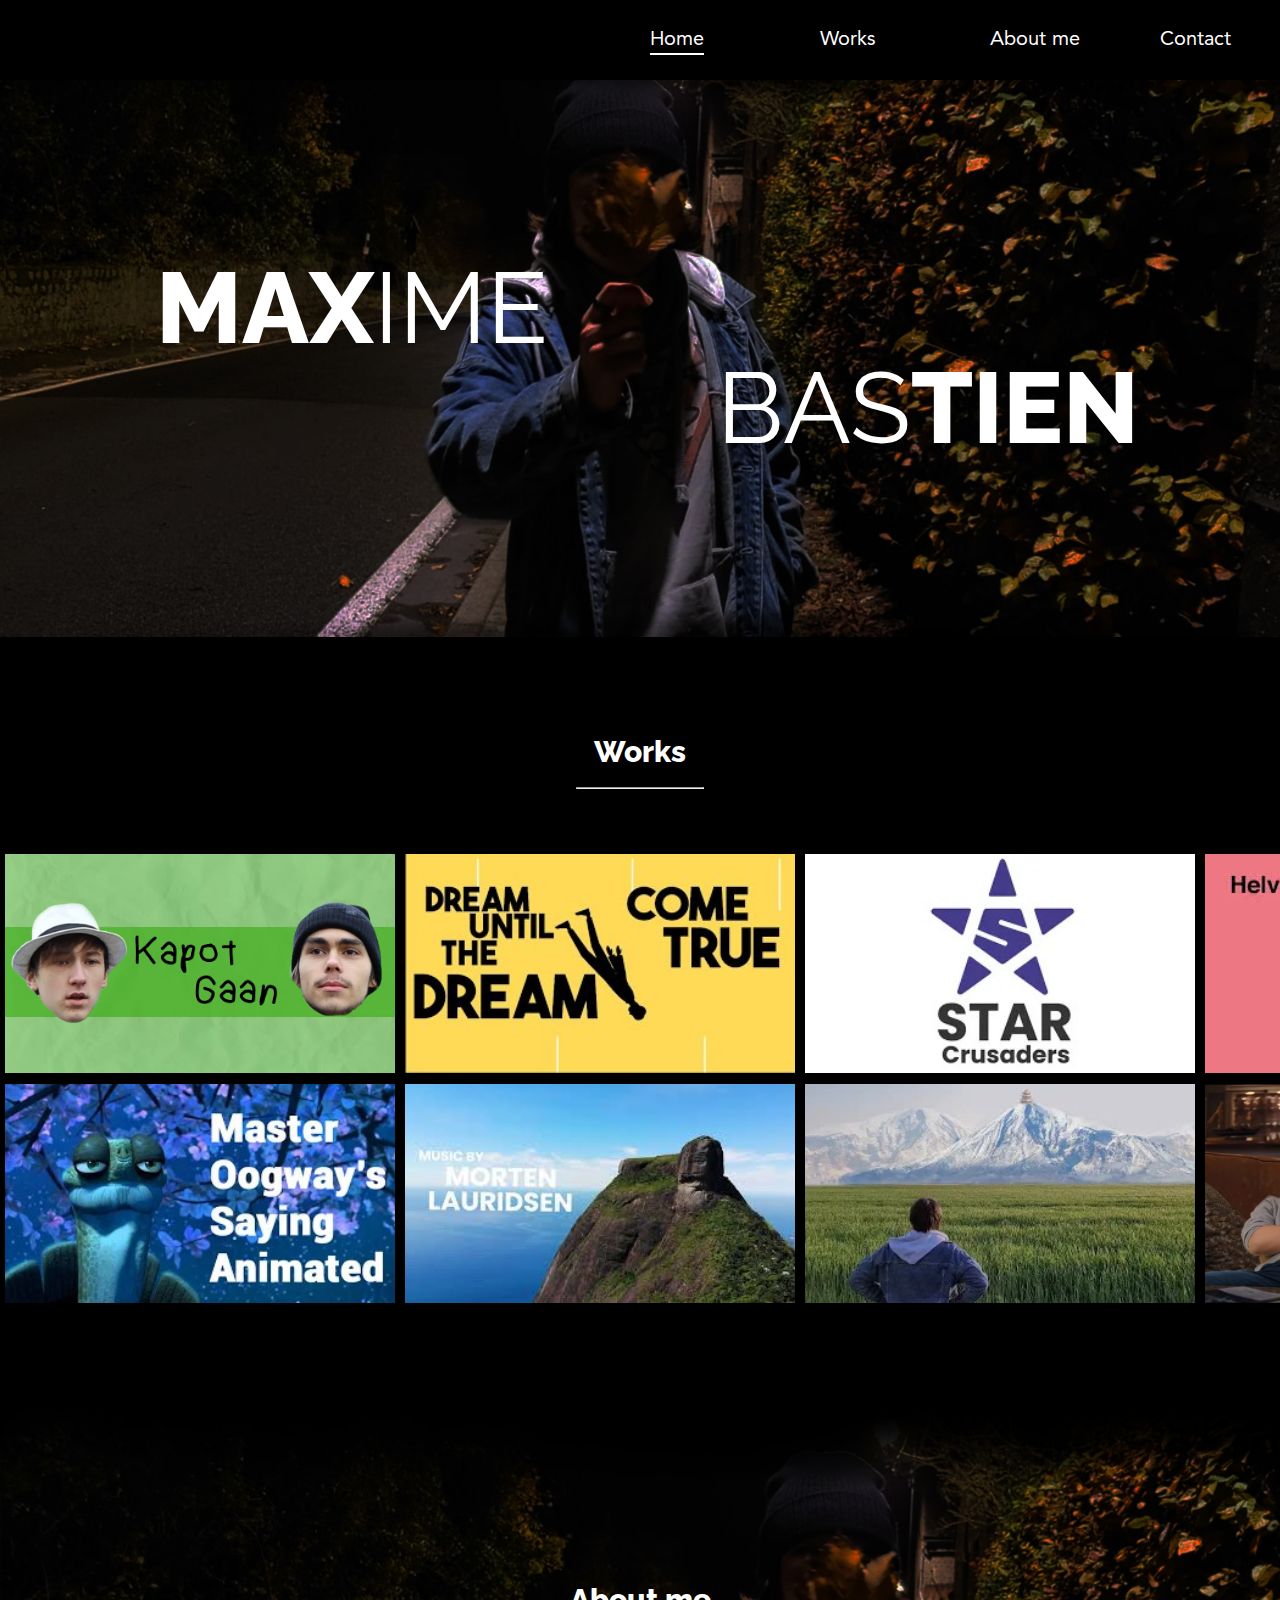
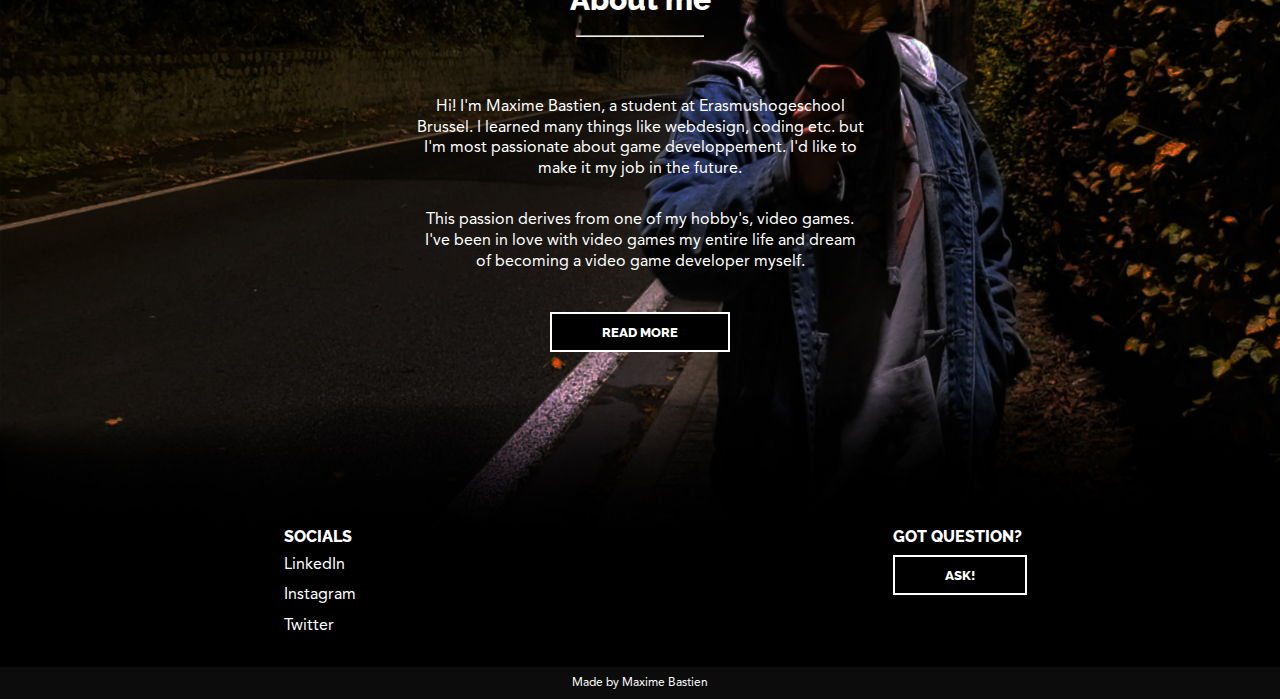
==== index.html @ 45319e7c "puzzle game added to works" ====
<!DOCTYPE html>
<html lang="en">

<head>
    <meta charset="UTF-8">
    <meta name="viewport" content="width=device-width, initial-scale=1.0">
    <meta name="author" content="Maxime Bastien">
    <meta name="description" content="Hi! I'm Maxime Bastien. Welcome to my website! 
    on here, you will be able to find more information about what i do and who i am.">
    <meta name="keywords" content="Maxime, Bastien, Maxime Bastien, Multimedia, 3D">
    <title>Maxime Bastien</title>
    <link rel="stylesheet" href="css/reset.css">
    <link rel="stylesheet" href="css/master.css">
    <link rel="stylesheet" href="css/style.css">
    <link rel="stylesheet" href="css/media.css">
</head>

<body>
    <div class="intro yellowIntro"></div>
    <div class="introOverlay"></div>
    <nav>
        <ul>
            <li><a href="#" class="active">Home</a></li>
            <li><a href="pages/works.html">Works</a></li>
            <li><a href="pages/about.html">About me</a></li>
            <li><a href="pages/contact.html">Contact</a></li>
        </ul>
    </nav>
    <header id="home-header">
        <img src="images/leaf_darkened-center-cropped.jpg" alt="Maxime Bastien">
        <div>
            <h1 id="voornaamTitel">Max<span>ime</span></h1>
            <h1 id="achternaamTitel"><span>Bas</span>tien</h1>
        </div>
    </header>
    <main>
        <article id="home-works">
            <h2 class="homeTitel">Works</h2>
            <hr>
            <div class="slider">
                <div class="slide-track">
                    <a href="https://www.youtube.com/watch?v=gMKZcTrZ3ys" class="slide" target="_blank">
                        <img src="images/kapot_gaan.jpg">
                    </a>
                    <a href="https://www.youtube.com/watch?v=NZ5Saq4sOlY" class="slide" target="_blank">
                        <img src="images/lyrical_kinetic_typography.jpg">
                    </a>
                    <a href="https://www.youtube.com/watch?v=SFrD1PeXmxw&t=1s" class="slide" target="_blank">
                        <img src="images/eindmontage.jpg">
                    </a>
                    <a href="https://www.youtube.com/watch?v=wNSqY8VxXw8" class="slide" target="_blank">
                        <img src="images/what_the_font.jpg">
                    </a>
                    <a href="https://www.youtube.com/watch?v=LFozexsNg8Y" class="slide" target="_blank">
                        <img src="images/star_crusaders_presentation.jpg">
                    </a>
                    <a href="https://www.youtube.com/watch?v=58zTGjM9kSk" class="slide" target="_blank">
                        <img src="images/aspect_ratio.jpg">
                    </a>

                    <a href="https://www.youtube.com/watch?v=gMKZcTrZ3ys" class="slide" target="_blank">
                        <img src="images/kapot_gaan.jpg">
                    </a>
                    <a href="https://www.youtube.com/watch?v=NZ5Saq4sOlY" class="slide" target="_blank">
                        <img src="images/lyrical_kinetic_typography.jpg">
                    </a>
                    <a href="https://www.youtube.com/watch?v=SFrD1PeXmxw&t=1s" class="slide" target="_blank">
                        <img src="images/eindmontage.jpg">
                    </a>
                    <a href="https://www.youtube.com/watch?v=wNSqY8VxXw8" class="slide" target="_blank">
                        <img src="images/what_the_font.jpg">
                    </a>
                    <a href="https://www.youtube.com/watch?v=LFozexsNg8Y" class="slide" target="_blank">
                        <img src="images/star_crusaders_presentation.jpg">
                    </a>
                    <a href="https://www.youtube.com/watch?v=58zTGjM9kSk" class="slide" target="_blank">
                        <img src="images/aspect_ratio.jpg">
                    </a>
                </div>
            </div>
            <div class="slider">
                <div class="slide-track-right">
                    <a href="https://www.youtube.com/watch?v=9pv2_5bDXC4" class="slide" target="_blank">
                        <img src="images/master_oogway_s_saying_animated.jpg">
                    </a>
                    <a href="https://www.youtube.com/watch?v=yHWcYWWsAxo" class="slide" target="_blank">
                        <img src="images/rio's_exploration.jpg">
                    </a>
                    <a href="https://www.youtube.com/watch?v=yDFYstCEyxM" class="slide" target="_blank">
                        <img src="images/matte_painting.jpg">
                    </a>
                    <a href="https://www.youtube.com/watch?v=Jz-y1nr4VCs" class="slide" target="_blank">
                        <img src="images/wolf_of_wallstreet.jpg">
                    </a>
                    <a href="https://www.youtube.com/watch?v=wNSqY8VxXw8" class="slide" target="_blank">
                        <img src="images/what_the_font.jpg">
                    </a>
                    <a href="https://www.youtube.com/watch?v=LFozexsNg8Y" class="slide" target="_blank">
                        <img src="images/star_crusaders_presentation.jpg">
                    </a>

                    <a href="https://www.youtube.com/watch?v=9pv2_5bDXC4" class="slide" target="_blank">
                        <img src="images/master_oogway_s_saying_animated.jpg">
                    </a>
                    <a href="https://www.youtube.com/watch?v=yHWcYWWsAxo" class="slide" target="_blank">
                        <img src="images/rio's_exploration.jpg">
                    </a>
                    <a href="https://www.youtube.com/watch?v=yDFYstCEyxM" class="slide" target="_blank">
                        <img src="images/matte_painting.jpg">
                    </a>
                    <a href="https://www.youtube.com/watch?v=Jz-y1nr4VCs" class="slide" target="_blank">
                        <img src="images/wolf_of_wallstreet.jpg">
                    </a>
                    <a href="https://www.youtube.com/watch?v=wNSqY8VxXw8" class="slide" target="_blank">
                        <img src="images/what_the_font.jpg">
                    </a>
                    <a href="https://www.youtube.com/watch?v=LFozexsNg8Y" class="slide" target="_blank">
                        <img src="images/star_crusaders_presentation.jpg">
                    </a>
                </div>
        </article>
        <article id="home-about">
            <img src="images/leaf_darkened-right.jpg" alt="Maxime Bastien">
            <div>
                <h2 class="homeTitel">About me</h2>
                <hr>
                <p>Hi! I'm Maxime Bastien, a student at Erasmushogeschool Brussel.
                    I learned many things like webdesign, coding etc. but I'm most passionate about game developpement.
                    I'd like to make it my job in the future. </p>
                <p>
                    This passion derives from one of my hobby's, video games.
                    I've been in love with video games my entire life and dream of becoming a video game developer
                    myself.
                </p>
                <div>
                    <a href="pages/about.html"><button>Read more</button></a>
                </div>
            </div>
        </article>
    </main>
    <footer>
        <section class="footer-content">
            <div class="socials">
                <h3>socials</h3>
                <p><a href="https://www.linkedin.com/in/maxime-bastien-729298236/" target="_blank">LinkedIn</a></p>
                <p><a href="https://www.instagram.com/maxime_.b/?hl=en" target="_blank">Instagram</a></p>
                <p><a href="https://twitter.com/Frozytime" target="_blank">Twitter</a></p>
            </div>
            <div class="question">
                <h3>Got question?</h3>
                <a href="pages/contact.html"><button>Ask!</button></a>
            </div>
        </section>
        <aside class="copyright">
            <h4>Made by Maxime Bastien</h4>
        </aside>
    </footer>
</body>

</html>
---- css/master.css ----
*{
    margin: 0;
    padding: 0;
    box-sizing: border-box;
}

a{
    text-decoration: none;
}

img{
    width: 100%;
}

@keyframes slideLeftOpacity {
    0%{
        opacity: 0;
        transform: translateX(-10%);
    }
    100%{
        opacity: 1;
        transform: translateX(0);
    }
}


@keyframes slideRightOpacity {
    0%{
        opacity: 0;
        transform: translateX(10%);
    }
    100%{
        opacity: 1;
        transform: translateX(0);
    }
}


@keyframes slideDownOpacity {
    0%{
        opacity: 0;
        transform: translateY(-10%);
    }
    100%{
        opacity: 1;
        transform: translateY(0);
    }
}
---- css/style.css ----
@font-face {
    font-family: Raleway;
    src: url(../fonts/Raleway-Regular.ttf);
}

@font-face {
    font-family: Raleway-ExtraBold;
    src: url(../fonts/Raleway-ExtraBold.ttf);
}

@font-face {
    font-family: Avenir;
    src: url(../fonts/Avenir-Roman.otf);
}

body {
    color: #FFFFFF;
    font-family: Raleway-ExtraBold;
    background-color: #000000;
}

nav {
    display: grid;
    grid-template-columns: 1fr 1fr;
    padding: 30px 10px;
}

nav ul {
    display: grid;
    grid-template-columns: repeat(4, 1fr);
    grid-gap: 80px;
    justify-self: right;
    margin-right: 20px;
    grid-column: 2/3;
}

nav ul li a {
    color: #FFFFFF;
    font-family: Avenir;
    font-size: 20px;
}

nav ul li a.active {
    text-decoration: underline 2px #FFFFFF;
    text-underline-offset: 8px;
}

p {
    font-family: Avenir;
    line-height: 1.3;
}

.footer-content {
    background-color: #000000;
    display: grid;
    grid-template-columns: 1fr 1fr;
    padding-bottom: 30px;
}

.footer-content div {
    justify-self: center;
}

.footer-content div h3 {
    text-transform: uppercase;
    margin-bottom: 10px;
}

.footer-content div p {
    font-family: Avenir;
    margin-top: 10px;
}

.footer-content div p a {
    color: #FFFFFF;
}

.footer-content div p a:hover {
    font-weight: bolder;
}

.copyright {
    background-color: #0C0C0C;
    text-align: center;
    font-family: Avenir;
    font-size: 12px;
    padding: 10px 0;
}

button {
    background-color: #000000;
    border: #FFFFFF 2px solid;
    color: #FFFFFF;
    padding: 10px 50px;
    font-family: Raleway-ExtraBold;
    text-transform: uppercase;
    cursor: pointer;
}

button:hover {
    background-color: #FFFFFF;
    border: #FFFFFF 2px solid;
    color: #000000;
}

header#home-header {
    display: grid;
    grid-template-rows: 100%;

}

header#home-header img {
    grid-row: 1/2;
    grid-column: 1/2;
    object-fit: cover;
}

header#home-header div {
    display: grid;
    width: 90%;
    margin: auto;
    grid-template-columns: 1fr 1fr;
    grid-template-rows: 1fr 1fr;
    grid-row: 1/2;
    grid-column: 1/2;
    justify-items: center;
}

header#home-header div h1:nth-child(1) {
    grid-column: 1/2;
}

header#home-header div h1:nth-child(2) {
    grid-column: 2/3;
    grid-row: 2/3;
}

header#home-header div #voornaamTitel{
    animation: slideLeftOpacity 0.6s ease-out 0s 1;
}

header#home-header div #achternaamTitel{
    animation: slideRightOpacity 0.6s ease-out 0s 1;
}

header h1 {
    text-transform: uppercase;
    color: #FFFFFF;
    font-size: 100px;
}

header h1 span {
    font-family: Raleway;
}

hr {
    width: 10%;
    margin-top: 20px;
}

#home-works hr, #home-about hr{
    margin: auto;
    margin-top: 20px;
    margin-bottom: 60px;
}

#home-works, #home-about{
    margin-top: 100px;
}

article h2 {
    text-align: center;
    font-size: 30px;
}

.slider {
    height: 230px;
    position: relative;
    display: grid;
    place-items: center;
    overflow: hidden;
}

.slide-track {
    display: flex;
    width: calc(400px * 12);
    animation: scroll 40s linear infinite;
}

.slide-track-right {
    display: flex;
    width: calc(400px * 12);
    animation: scroll-right 60s linear infinite;
}

@keyframes scroll {
    0% {
        transform: translateX(0);
    }

    100% {
        transform: translateX(calc(-400px * 6));
    }
}

@keyframes scroll-right {
    0% {
        transform: translateX(calc(-400px * 6));
    }

    100% {
        transform: translateX(0);
    }
}

.slide {
    height: 200px;
    width: 650px;
    display: flex;
    align-items: center;
    padding: 5px;
    transition: 0.5s;
}

.slide:hover {
    width: 690px;
    transition: 0.5s;
}

#home-about {
    display: grid;
}

#home-about div {
    grid-column: 1/2;
    grid-row: 1/2;
    align-self: center;
}

#home-about div p {
    text-align: center;
    width: 35%;
    margin: auto;
    margin-bottom: 30px;
}

#home-about div div {
    display: flex;
    justify-content: center;
}

#home-about div div button {
    margin-top: 10px;
}

#home-about img {
    grid-column: 1/2;
    grid-row: 1/2;
}

#works-container,
#contact-container,
#about-container {
    width: 90%;
    margin: auto;
    margin-top: 150px;
    margin-bottom: 150px;
}

#contact-container {
    display: grid;
    grid-template-columns: 2fr 1fr;
    grid-gap: 20px;
}

h1 {
    text-transform: uppercase;
    font-size: 120px;
}

#contact-container form {
    display: grid;
    grid-template-columns: 1fr 1fr;
    grid-template-rows: repeat(5, auto) auto 1fr;
    grid-column-gap: 20px;
}

#contact-container form label {
    margin-top: 30px;
    margin-bottom: 10px;
}

#contact-container form input,
form textarea {
    padding: 10px 5px 10px 5px;
    font-family: Avenir;
    font-size: 16px;
}

#contact-container form label:nth-child(5) {
    grid-row: 3/4;
}

#contact-container form input:nth-child(6) {
    grid-column: 1/3;
    grid-row: 4/5;
}

#contact-container form label:nth-child(7) {
    grid-row: 5/6;
}

#contact-container form input:nth-child(8) {
    grid-column: 1/3;
    grid-row: 6/7;
    padding-bottom: 200px;
    font-family: Avenir;
    font-size: 16px;
    resize: none;
}

#contact-container form button {
    grid-row: 7/8;
    margin-top: 20px;
    padding: 20px 0;
}

.popup .overlay, .work-popup .overlay {
    position: fixed;
    top: 0;
    left: 0;
    width: 100vw;
    height: 100vh;
    background-color: rgba(255, 255, 255, 0.5);
    z-index: 1;
    display: none;
}

.popup .popup-content, .work-popup .popup-content {
    position: fixed;
    top: 50%;
    left: 50%;
    transform: translate(-50%, -50%) scale(0);
    background-color: #000000;
    border: #FFFFFF 10px solid;
    width: 1125px;
    height: 550px;
    text-align: center;
    z-index: 2;
    padding: 20px;
    transition: all 300ms ease-in-out;
    text-transform: uppercase;
}

.popup .popup-content h2 {
    font-size: 60px;
    width: 60%;
    margin: auto;
    margin-top: 50px;
    margin-bottom: 50px;
}

.popup .popup-content h1 {
    font-size: 70px;
    margin-top: 80px;
    margin-bottom: 80px;
}

.popup .popup-content button {
    font-size: 24px;
    padding: 10px 80px;
}

.popup.active .overlay, .work-popup.active .overlay {
    display: block;
}

.popup.active .popup-content, .work-popup.active .popup-content {
    transition: all 300ms ease-in-out;
    transform: translate(-50%, -50%) scale(1);
}

#about-container {
    display: grid;
    grid-template-columns: 1fr 1fr;
    grid-gap: 150px;
}

#about-container section h1{
    margin-bottom: 50px;
}

#about-container section p {
    margin-bottom: 20px;
    font-size: 18px;
}

#about-container aside {
    display: grid;
    grid-template-columns: 7fr 2fr;
    grid-template-rows: repeat(3, 1fr);
    grid-gap: 30px;
    width: 80%;
    margin-left: auto;
}

#about-container aside img{
    height: 100%;
    object-fit: cover;
    box-shadow: #212121 2px 2px 30px;
    transition: 0.3s;
}

#about-container aside img:nth-child(1) {
    grid-column: 1/2;
    grid-row: 1/4;
}


#about-container aside img:nth-child(1):hover{
    transform: scale(1.02);
    transition: 0.3s;
    box-shadow: #4f4f4f 0px 0px 20px;
}

#about-container aside img:nth-child(2):hover,
#about-container aside img:nth-child(3):hover,
#about-container aside img:nth-child(4):hover{
    transform: scale(1.05);
    transition: 0.3s;
    box-shadow: #4f4f4f 0px 0px 20px;
}

#works-container #work-categories{
    display: grid;
    grid-template-columns: auto auto auto 1fr;
    grid-gap: 50px;
    margin-top: 50px;
    margin-bottom: 30px;
}

#works-container div h2{
    font-size: 30px;
    text-underline-offset: 10px;
    cursor: pointer;
    font-family: Raleway;
    transition: 0.2s;
}

#works-container div h2:nth-child(1){
    text-decoration: #ffffff underline 2px;
}

#works-container div h2:hover{
    font-weight: bolder;
    transition: 0.2s;
}

.works-category{
    display: grid;
    grid-template-columns: repeat(4, 1fr);
    grid-gap: 50px;
}

.works-category article{
    cursor: pointer;
    box-shadow: #080808 0px 0px 20px;
    background-color: #0a0a0a;
    transition: 0.2s;
}

.works-category article:hover{
    box-shadow: #4f4f4f 0px 0px 20px;
    transform: scale(1.02);
    transition: 0.2s;
}

.works-category article p{
    color: white;
    margin: 5px 10px;
    transition: 0.2s;
}

.works-category article:hover p{
    font-weight: bolder;
    transition: 0.2s;
}

#works-models-container, #works-games-container{
    display: none;
}

.work-popup{
    display: none;
    grid-column: 4/5;
    grid-row: 3/4;
}

.work-popup.active{
    display: block;
    transition: all 300ms ease-in-out;
}

.work-popup .popup-content{
    display: grid;
    grid-template-columns: 1fr 1fr;
    grid-template-rows: auto 1fr;
    grid-gap: 30px;
}

.work-popup .popup-content div{
    grid-row: 1/2;
    grid-column: 2/3;
    text-align: right;
    font-size: 30px;
    margin-right: 10px;
}

.work-popup .popup-content div p{
    cursor: pointer;
}

.work-popup .popup-content a{
    grid-row: 2/3;
    grid-column: 2/3;
    display: grid;
    grid-template-columns: 1fr;
    grid-template-rows: 1fr;
}

.work-popup .popup-content a img:nth-child(1){
    grid-column: 1/2;
    grid-area: 1/2;
    margin-top: 50px;
}

.work-popup .popup-content a img:nth-child(2){
    grid-column: 1/2;
    grid-area: 1/2;
    justify-self: center;
    align-self: center;
    width: 25%;
    transition: 0.4s;
}

.work-popup .popup-content a img:nth-child(2):hover{
    transform: scale(1.05);
    transition: 0.4s;
}

.work-popup .popup-content .work-content-info{
    grid-column: 1/2;
    grid-row: 2/3;
    text-align: left;
    align-self: center;
}

.work-popup .popup-content .work-content-info h1{
    font-size: 52px;
    margin-bottom: 20px;
}

.work-popup .popup-content .work-content-info h3{
    font-family: Avenir;
}

.work-popup .popup-content iframe, .work-popup .popup-content .sketchfab-embed-wrapper{
    grid-row: 2/3;
    box-shadow: #080808 0px 0px 20px;
    transition: 0.2s;
    align-self: center;
}

.work-popup .popup-content iframe:hover, .work-popup .popup-content .sketchfab-embed-wrapper:hover{
    box-shadow: #4f4f4f 0px 0px 20px;
    transition: 0.2s;
}

.work-popup .popup-content .sketchfab-embed-wrapper{
    width: 100%;
    height: 350px;
}

.work-popup .popup-content .sketchfab-embed-wrapper iframe{
    width: 100%;
    height: 100%;
}

@keyframes introTransition {
    0%{
        opacity: 1;
        transform: translate(-50%, -400%);
    }
    35%{
        border-width: 200px;
        transform: translate(-50%, -50%);
    }
    100%{
        opacity: 1;
        transform: scale(2500%);
        border-width: 50px;
    }
}

.yellowIntro{
    border-color: rgb(214, 153, 21);
}

.redIntro{
    border-color: rgb(230, 35, 35);
}

.blueIntro{
    border-color: rgb(35, 64, 230);
}

.greenIntro{
    border-color: rgb(35, 230, 77);
}

.intro{
    opacity: 0;
    position: fixed;
    z-index: 100;
    top: 50%;
    left: 50%;
    transform: translate(-50%, -50%);
    width: 200px;
    height: 200px;
    background-color: none;
    border-width: 100px;
    border-style: solid;
    border-radius: 50%;
    animation: introTransition 1.5s ease-out;
}

@keyframes introOverlayTransition {
    0%{
        opacity: 1;
        transform: scale(100%);
    }
    95%{
        opacity: 1;
        transform: scale(100%);
    }
    100%{
        opacity: 1;
        transform: scale(0);
    }
}

.introOverlay{
    transform: scale(0);
    position: fixed;
    z-index: 99;
    background-color: #212121;
    width: 100vw;
    height: 100vh;
    animation: introOverlayTransition 1s ease-out 0s;
}
---- css/media.css ----
@media only screen and (max-width: 1780px) {
    #contact-container div h1, 
    #about-container section h1{
        text-transform: uppercase;
        font-size: 90px;
    }
    
    #about-container aside {
        width: 100%;
        margin-left: auto;
    }
}
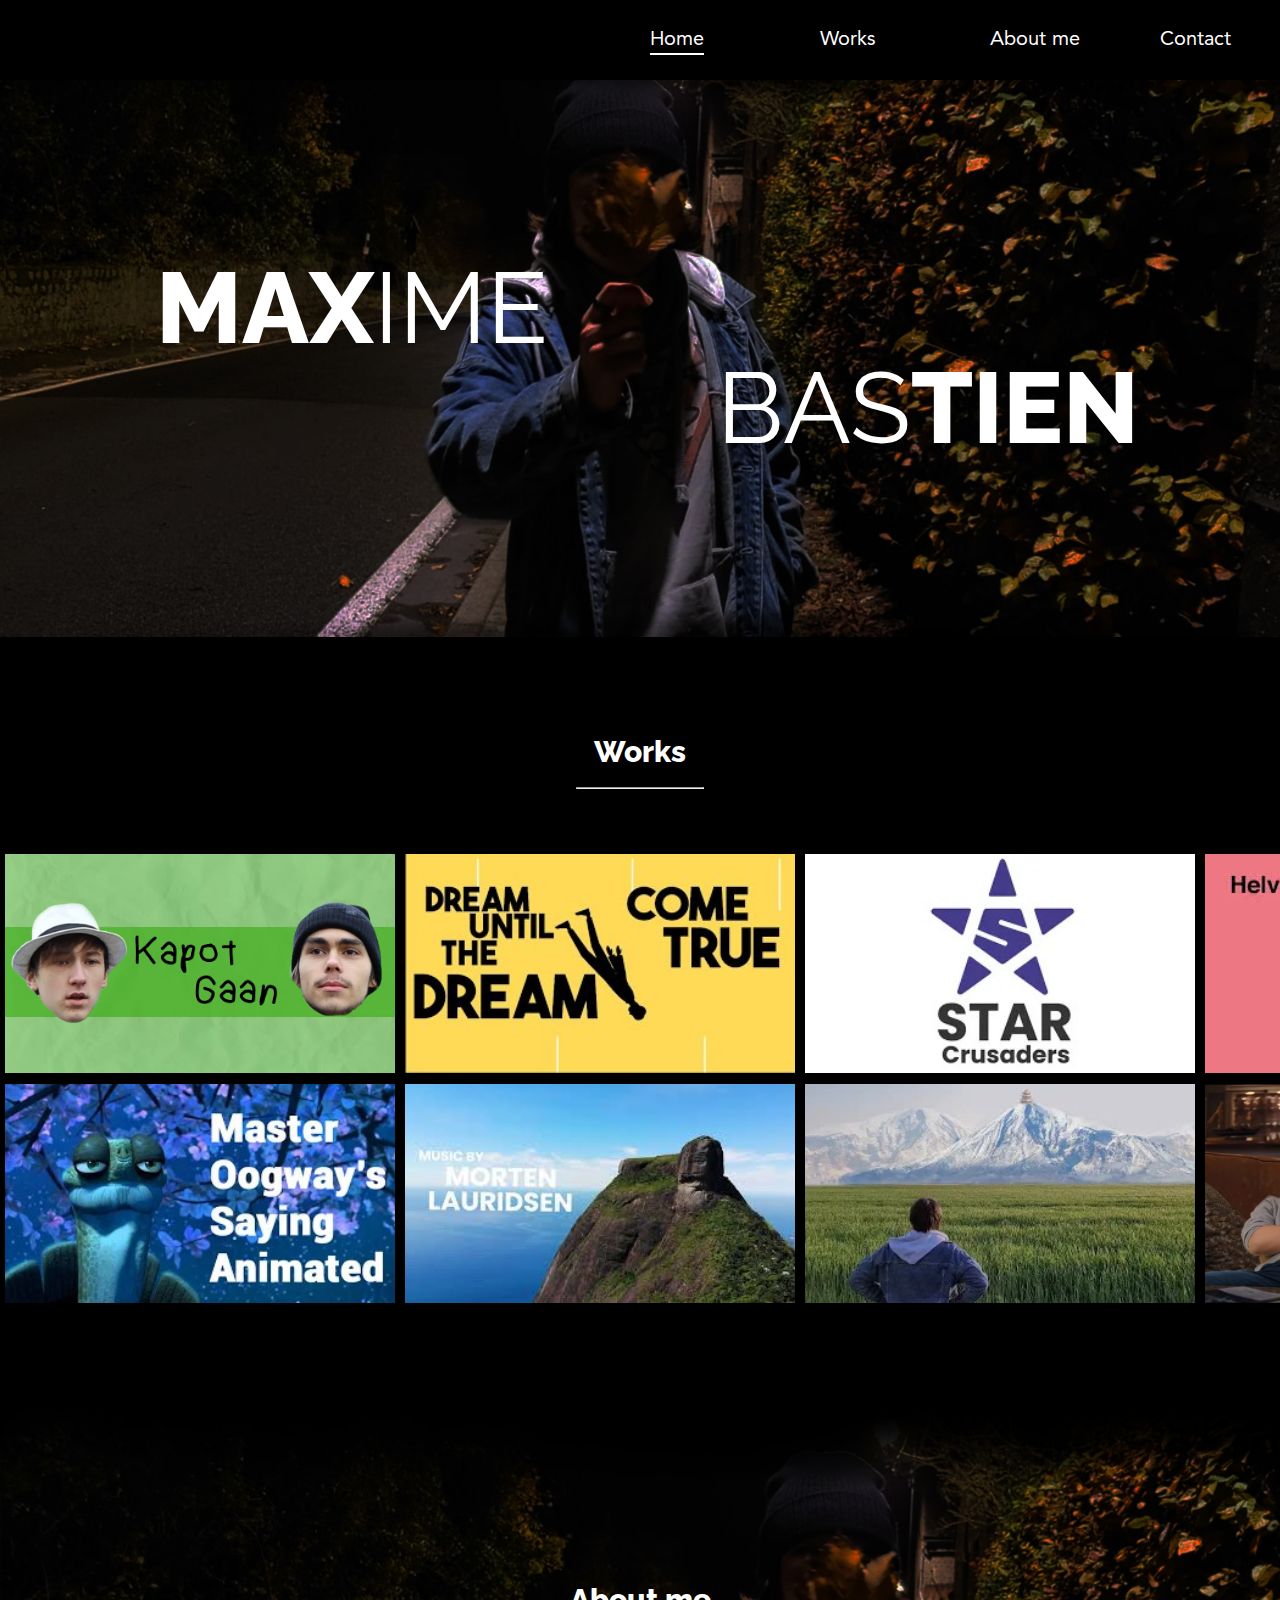
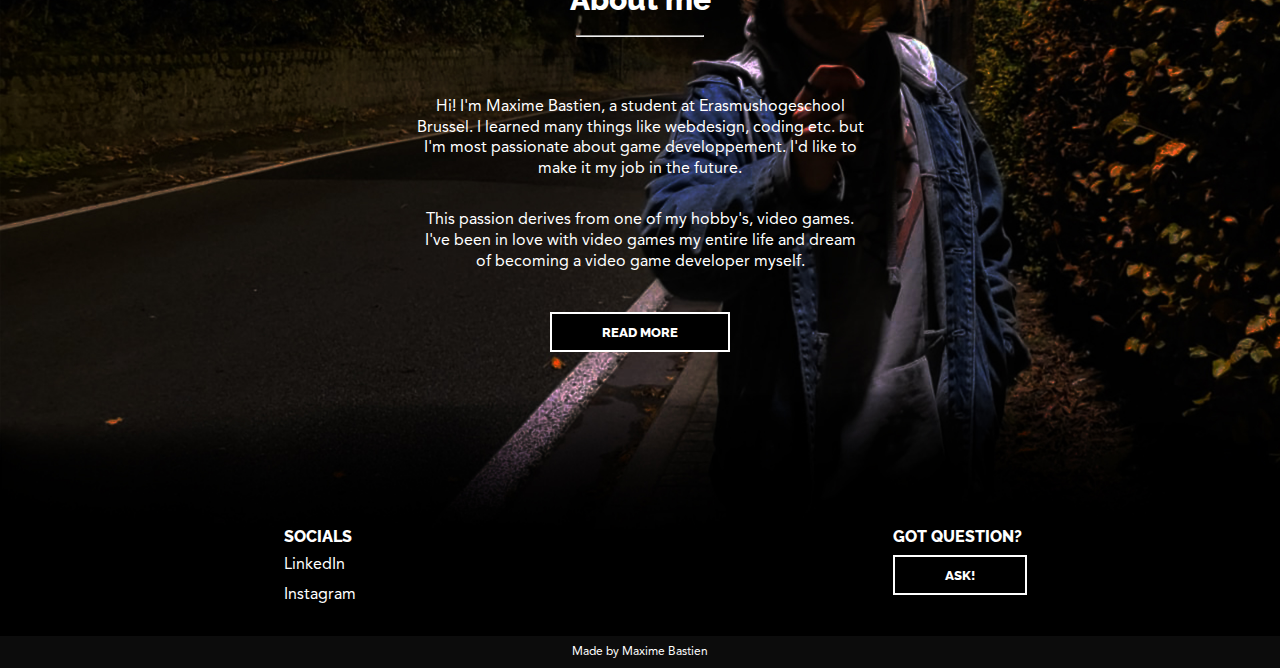
==== commit f8fa94fd: "twitter taken out of footer" ====
--- a/index.html
+++ b/index.html
@@ -13,6 +13,7 @@
     <link rel="stylesheet" href="css/master.css">
     <link rel="stylesheet" href="css/style.css">
     <link rel="stylesheet" href="css/media.css">
+    <link rel="icon" type="image/x-icon" href="./images/tab_icon.png">
 </head>
 
 <body>
@@ -144,7 +145,6 @@
                 <h3>socials</h3>
                 <p><a href="https://www.linkedin.com/in/maxime-bastien-729298236/" target="_blank">LinkedIn</a></p>
                 <p><a href="https://www.instagram.com/maxime_.b/?hl=en" target="_blank">Instagram</a></p>
-                <p><a href="https://twitter.com/Frozytime" target="_blank">Twitter</a></p>
             </div>
             <div class="question">
                 <h3>Got question?</h3>
--- a/css/style.css
+++ b/css/style.css
@@ -263,7 +263,7 @@
 #about-container {
     width: 90%;
     margin: auto;
-    margin-top: 150px;
+    margin-top: 100px;
     margin-bottom: 150px;
 }
 
@@ -286,7 +286,6 @@
 }
 
 #contact-container form label {
-    margin-top: 30px;
     margin-bottom: 10px;
 }
 
@@ -295,6 +294,7 @@
     padding: 10px 5px 10px 5px;
     font-family: Avenir;
     font-size: 16px;
+    margin-bottom: 30px;
 }
 
 #contact-container form label:nth-child(5) {
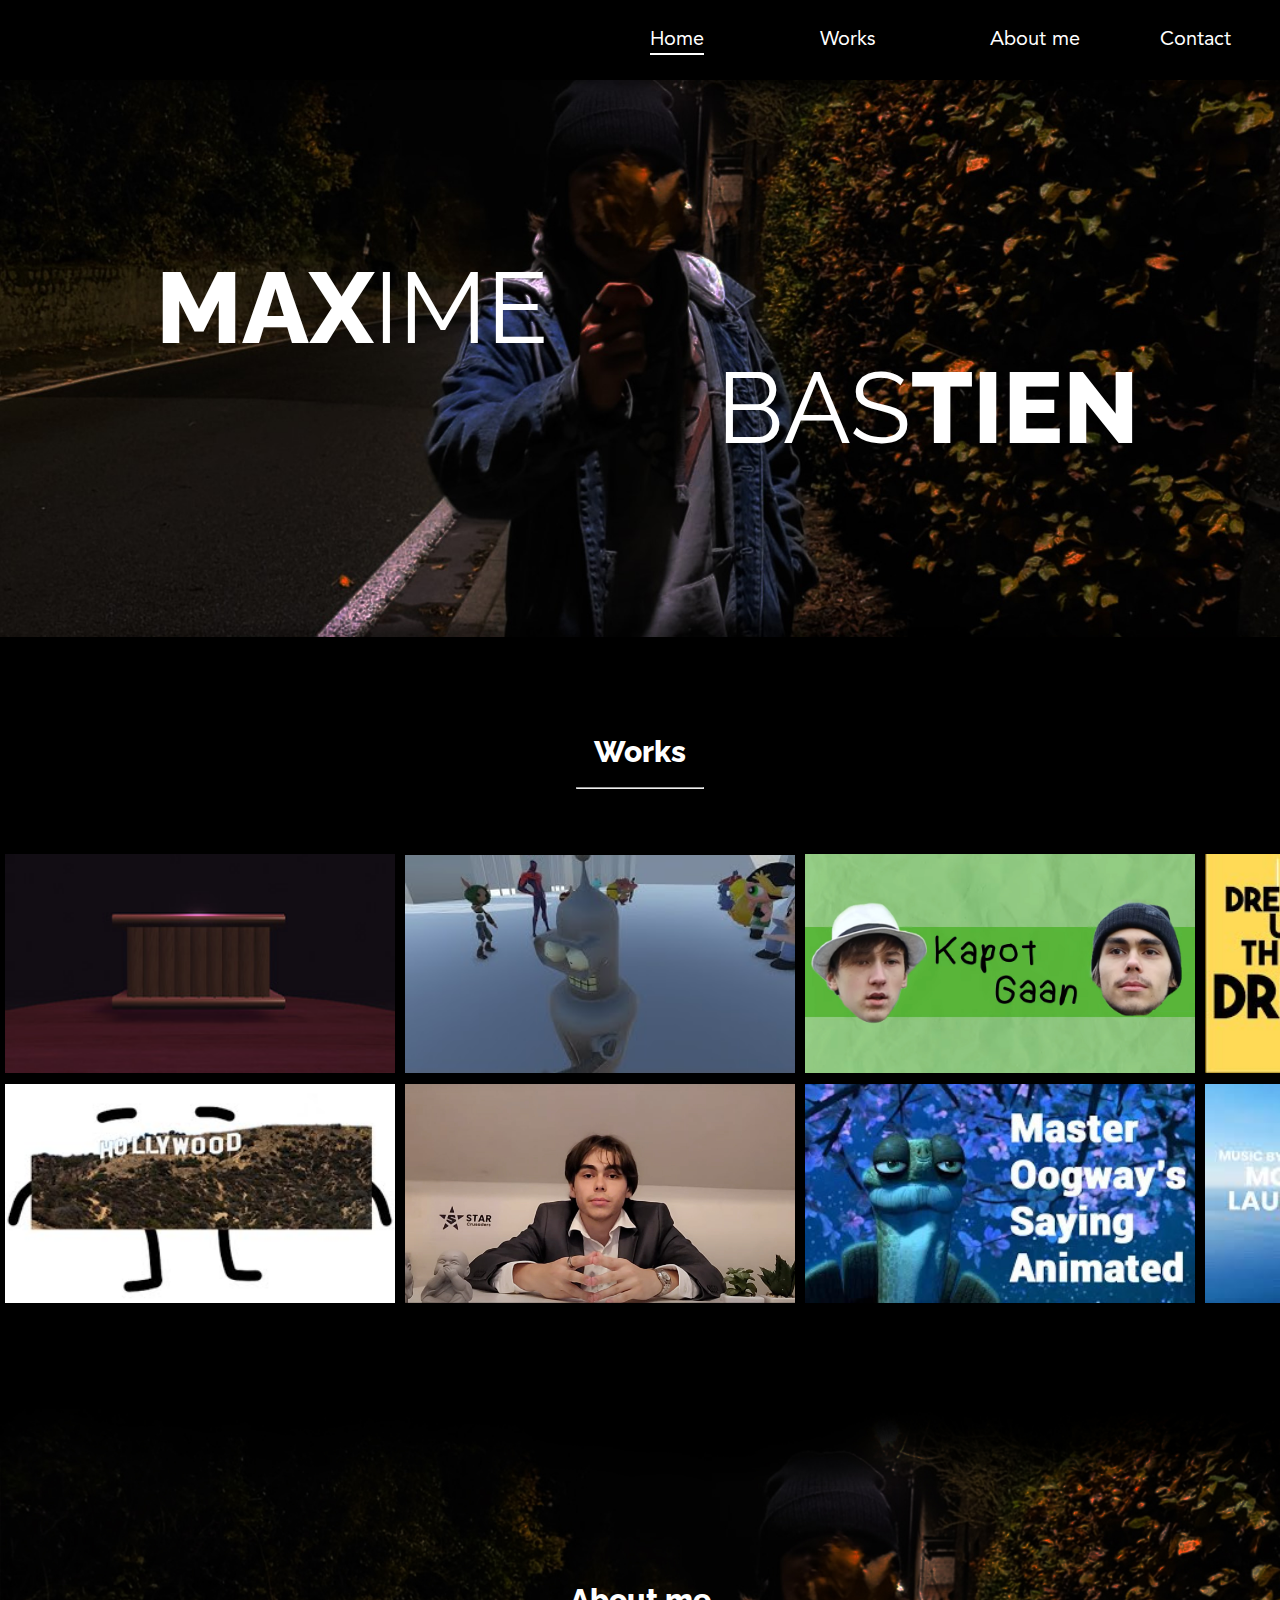
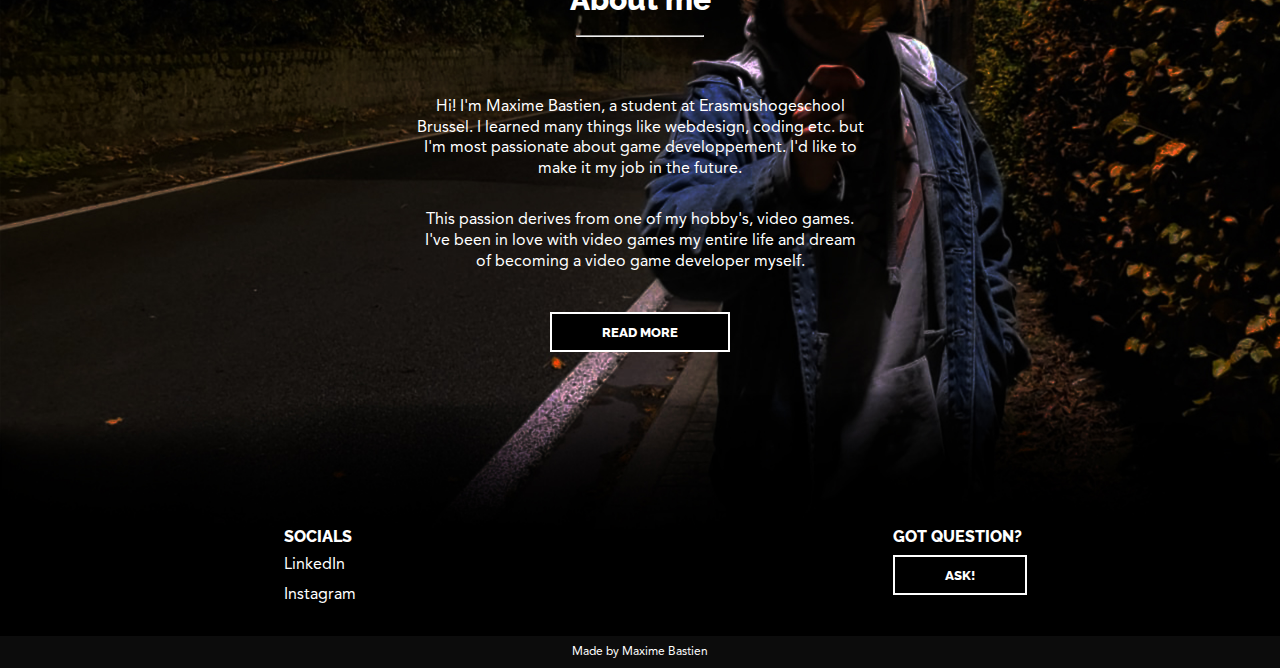
==== commit 17e4acdc: "bullet points of hard skills on about page, home slider updated with new content, works game contain" ====
--- a/index.html
+++ b/index.html
@@ -40,7 +40,13 @@
             <hr>
             <div class="slider">
                 <div class="slide-track">
-                    <a href="https://www.youtube.com/watch?v=gMKZcTrZ3ys" class="slide" target="_blank">
+                    <a href="https://maximebastien.itch.io/box-puzzle-game" class="slide" target="_blank">
+                        <img src="images//box_puzzle_game.jpg">
+                    </a>
+                    <a href="https://www.youtube.com/embed/t3bfoSoH-4E?si=NUpZnsq6cANWvgWw" class="slide" target="_blank">
+                        <img src="images/museum_fight.jpg">
+                    </a>
+                    <a href="https://www.youtube.com/embed/gMKZcTrZ3ys" class="slide" target="_blank">
                         <img src="images/kapot_gaan.jpg">
                     </a>
                     <a href="https://www.youtube.com/watch?v=NZ5Saq4sOlY" class="slide" target="_blank">
@@ -52,14 +58,14 @@
                     <a href="https://www.youtube.com/watch?v=wNSqY8VxXw8" class="slide" target="_blank">
                         <img src="images/what_the_font.jpg">
                     </a>
-                    <a href="https://www.youtube.com/watch?v=LFozexsNg8Y" class="slide" target="_blank">
-                        <img src="images/star_crusaders_presentation.jpg">
+
+                    <a href="https://maximebastien.itch.io/box-puzzle-game" class="slide" target="_blank">
+                        <img src="images//box_puzzle_game.jpg">
                     </a>
-                    <a href="https://www.youtube.com/watch?v=58zTGjM9kSk" class="slide" target="_blank">
-                        <img src="images/aspect_ratio.jpg">
+                    <a href="https://www.youtube.com/embed/t3bfoSoH-4E?si=NUpZnsq6cANWvgWw" class="slide" target="_blank">
+                        <img src="images/museum_fight.jpg">
                     </a>
-
-                    <a href="https://www.youtube.com/watch?v=gMKZcTrZ3ys" class="slide" target="_blank">
+                    <a href="https://www.youtube.com/embed/gMKZcTrZ3ys" class="slide" target="_blank">
                         <img src="images/kapot_gaan.jpg">
                     </a>
                     <a href="https://www.youtube.com/watch?v=NZ5Saq4sOlY" class="slide" target="_blank">
@@ -71,16 +77,16 @@
                     <a href="https://www.youtube.com/watch?v=wNSqY8VxXw8" class="slide" target="_blank">
                         <img src="images/what_the_font.jpg">
                     </a>
-                    <a href="https://www.youtube.com/watch?v=LFozexsNg8Y" class="slide" target="_blank">
-                        <img src="images/star_crusaders_presentation.jpg">
-                    </a>
-                    <a href="https://www.youtube.com/watch?v=58zTGjM9kSk" class="slide" target="_blank">
-                        <img src="images/aspect_ratio.jpg">
-                    </a>
                 </div>
             </div>
             <div class="slider">
                 <div class="slide-track-right">
+                    <a href="https://www.youtube.com/watch?v=58zTGjM9kSk" class="slide" target="_blank">
+                        <img src="images/aspect_ratio.jpg">
+                    </a>
+                    <a href="https://www.youtube.com/watch?v=LFozexsNg8Y" class="slide" target="_blank">
+                        <img src="images/star_crusaders_presentation.jpg">
+                    </a>
                     <a href="https://www.youtube.com/watch?v=9pv2_5bDXC4" class="slide" target="_blank">
                         <img src="images/master_oogway_s_saying_animated.jpg">
                     </a>
@@ -93,13 +99,13 @@
                     <a href="https://www.youtube.com/watch?v=Jz-y1nr4VCs" class="slide" target="_blank">
                         <img src="images/wolf_of_wallstreet.jpg">
                     </a>
-                    <a href="https://www.youtube.com/watch?v=wNSqY8VxXw8" class="slide" target="_blank">
-                        <img src="images/what_the_font.jpg">
+
+                    <a href="https://www.youtube.com/watch?v=58zTGjM9kSk" class="slide" target="_blank">
+                        <img src="images/aspect_ratio.jpg">
                     </a>
                     <a href="https://www.youtube.com/watch?v=LFozexsNg8Y" class="slide" target="_blank">
                         <img src="images/star_crusaders_presentation.jpg">
                     </a>
-
                     <a href="https://www.youtube.com/watch?v=9pv2_5bDXC4" class="slide" target="_blank">
                         <img src="images/master_oogway_s_saying_animated.jpg">
                     </a>
@@ -111,12 +117,6 @@
                     </a>
                     <a href="https://www.youtube.com/watch?v=Jz-y1nr4VCs" class="slide" target="_blank">
                         <img src="images/wolf_of_wallstreet.jpg">
-                    </a>
-                    <a href="https://www.youtube.com/watch?v=wNSqY8VxXw8" class="slide" target="_blank">
-                        <img src="images/what_the_font.jpg">
-                    </a>
-                    <a href="https://www.youtube.com/watch?v=LFozexsNg8Y" class="slide" target="_blank">
-                        <img src="images/star_crusaders_presentation.jpg">
                     </a>
                 </div>
         </article>
--- a/css/style.css
+++ b/css/style.css
@@ -135,11 +135,11 @@
     grid-row: 2/3;
 }
 
-header#home-header div #voornaamTitel{
+header#home-header div #voornaamTitel {
     animation: slideLeftOpacity 0.6s ease-out 0s 1;
 }
 
-header#home-header div #achternaamTitel{
+header#home-header div #achternaamTitel {
     animation: slideRightOpacity 0.6s ease-out 0s 1;
 }
 
@@ -158,13 +158,15 @@
     margin-top: 20px;
 }
 
-#home-works hr, #home-about hr{
+#home-works hr,
+#home-about hr {
     margin: auto;
     margin-top: 20px;
     margin-bottom: 60px;
 }
 
-#home-works, #home-about{
+#home-works,
+#home-about {
     margin-top: 100px;
 }
 
@@ -278,54 +280,55 @@
     font-size: 120px;
 }
 
-#contact-container form {
+#contact-container article {
+    border: white solid 1px;
+    margin-top: 20px;
+    padding: 50px;
+}
+
+#contact-container article h2 {
+    text-align: left;
+}
+
+#contact-container article h2:nth-child(3) {
+    margin-top: 50px;
+}
+
+#contact-container article div {
+    display: grid;
+    grid-template-columns: 1fr 3fr;
+    padding-top: 10px;
+}
+
+#contact-container article div p {
+    margin-top: 10px;
+}
+
+#contact-container article div:nth-child(2) p:nth-child(2),
+#contact-container article div:nth-child(2) p:nth-child(4) {
+    text-align: right;
+}
+
+#contact-container article div a {
+    color: white;
+}
+
+#contact-container article div a:hover {
+    font-weight: bolder;
+}
+
+#contact-container article div:nth-child(4) {
     display: grid;
     grid-template-columns: 1fr 1fr;
-    grid-template-rows: repeat(5, auto) auto 1fr;
-    grid-column-gap: 20px;
-}
-
-#contact-container form label {
-    margin-bottom: 10px;
-}
-
-#contact-container form input,
-form textarea {
-    padding: 10px 5px 10px 5px;
-    font-family: Avenir;
-    font-size: 16px;
-    margin-bottom: 30px;
-}
-
-#contact-container form label:nth-child(5) {
-    grid-row: 3/4;
-}
-
-#contact-container form input:nth-child(6) {
-    grid-column: 1/3;
-    grid-row: 4/5;
-}
-
-#contact-container form label:nth-child(7) {
-    grid-row: 5/6;
-}
-
-#contact-container form input:nth-child(8) {
-    grid-column: 1/3;
-    grid-row: 6/7;
-    padding-bottom: 200px;
-    font-family: Avenir;
-    font-size: 16px;
-    resize: none;
-}
-
-#contact-container form button {
-    grid-row: 7/8;
-    margin-top: 20px;
-    padding: 20px 0;
-}
-
-.popup .overlay, .work-popup .overlay {
+}
+
+#contact-container article div:nth-child(4) a img {
+    width: 125px;
+}
+
+
+.popup .overlay,
+.work-popup .overlay {
     position: fixed;
     top: 0;
     left: 0;
@@ -336,7 +339,8 @@
     display: none;
 }
 
-.popup .popup-content, .work-popup .popup-content {
+.popup .popup-content,
+.work-popup .popup-content {
     position: fixed;
     top: 50%;
     left: 50%;
@@ -371,11 +375,13 @@
     padding: 10px 80px;
 }
 
-.popup.active .overlay, .work-popup.active .overlay {
+.popup.active .overlay,
+.work-popup.active .overlay {
     display: block;
 }
 
-.popup.active .popup-content, .work-popup.active .popup-content {
+.popup.active .popup-content,
+.work-popup.active .popup-content {
     transition: all 300ms ease-in-out;
     transform: translate(-50%, -50%) scale(1);
 }
@@ -386,7 +392,7 @@
     grid-gap: 150px;
 }
 
-#about-container section h1{
+#about-container section h1 {
     margin-bottom: 50px;
 }
 
@@ -404,7 +410,7 @@
     margin-left: auto;
 }
 
-#about-container aside img{
+#about-container aside img {
     height: 100%;
     object-fit: cover;
     box-shadow: #212121 2px 2px 30px;
@@ -417,7 +423,7 @@
 }
 
 
-#about-container aside img:nth-child(1):hover{
+#about-container aside img:nth-child(1):hover {
     transform: scale(1.02);
     transition: 0.3s;
     box-shadow: #4f4f4f 0px 0px 20px;
@@ -425,13 +431,25 @@
 
 #about-container aside img:nth-child(2):hover,
 #about-container aside img:nth-child(3):hover,
-#about-container aside img:nth-child(4):hover{
+#about-container aside img:nth-child(4):hover {
     transform: scale(1.05);
     transition: 0.3s;
     box-shadow: #4f4f4f 0px 0px 20px;
 }
 
-#works-container #work-categories{
+#about-container ul {
+    display: grid;
+    grid-template-columns: 1fr 1fr;
+    margin-left: 2%;
+}
+
+#about-container ul li {
+    list-style-type:disc;
+    font-family: Avenir;
+    margin-bottom: 6px;
+}
+
+#works-container #work-categories {
     display: grid;
     grid-template-columns: auto auto auto 1fr;
     grid-gap: 50px;
@@ -439,7 +457,7 @@
     margin-bottom: 30px;
 }
 
-#works-container div h2{
+#works-container div h2 {
     font-size: 30px;
     text-underline-offset: 10px;
     cursor: pointer;
@@ -447,68 +465,69 @@
     transition: 0.2s;
 }
 
-#works-container div h2:nth-child(1){
+#works-container div h2:nth-child(1) {
     text-decoration: #ffffff underline 2px;
 }
 
-#works-container div h2:hover{
+#works-container div h2:hover {
     font-weight: bolder;
     transition: 0.2s;
 }
 
-.works-category{
+.works-category {
     display: grid;
     grid-template-columns: repeat(4, 1fr);
     grid-gap: 50px;
 }
 
-.works-category article{
+.works-category article {
     cursor: pointer;
     box-shadow: #080808 0px 0px 20px;
     background-color: #0a0a0a;
     transition: 0.2s;
 }
 
-.works-category article:hover{
+.works-category article:hover {
     box-shadow: #4f4f4f 0px 0px 20px;
     transform: scale(1.02);
     transition: 0.2s;
 }
 
-.works-category article p{
+.works-category article p {
     color: white;
     margin: 5px 10px;
     transition: 0.2s;
 }
 
-.works-category article:hover p{
+.works-category article:hover p {
     font-weight: bolder;
     transition: 0.2s;
 }
 
-#works-models-container, #works-games-container{
+#works-models-container,
+#works-video-container {
     display: none;
 }
 
-.work-popup{
+.work-popup {
     display: none;
     grid-column: 4/5;
     grid-row: 3/4;
 }
 
-.work-popup.active{
+.work-popup.active {
     display: block;
     transition: all 300ms ease-in-out;
 }
 
-.work-popup .popup-content{
+.work-popup .popup-content {
     display: grid;
     grid-template-columns: 1fr 1fr;
     grid-template-rows: auto 1fr;
     grid-gap: 30px;
 }
 
-.work-popup .popup-content div{
+.work-popup .popup-content div {
     grid-row: 1/2;
     grid-column: 2/3;
     text-align: right;
@@ -516,11 +535,11 @@
     margin-right: 10px;
 }
 
-.work-popup .popup-content div p{
+.work-popup .popup-content div p {
     cursor: pointer;
 }
 
-.work-popup .popup-content a{
+.work-popup .popup-content a {
     grid-row: 2/3;
     grid-column: 2/3;
     display: grid;
@@ -528,13 +547,13 @@
     grid-template-rows: 1fr;
 }
 
-.work-popup .popup-content a img:nth-child(1){
+.work-popup .popup-content a img:nth-child(1) {
     grid-column: 1/2;
     grid-area: 1/2;
     margin-top: 50px;
 }
 
-.work-popup .popup-content a img:nth-child(2){
+.work-popup .popup-content a img:nth-child(2) {
     grid-column: 1/2;
     grid-area: 1/2;
     justify-self: center;
@@ -543,82 +562,86 @@
     transition: 0.4s;
 }
 
-.work-popup .popup-content a img:nth-child(2):hover{
+.work-popup .popup-content a img:nth-child(2):hover {
     transform: scale(1.05);
     transition: 0.4s;
 }
 
-.work-popup .popup-content .work-content-info{
+.work-popup .popup-content .work-content-info {
     grid-column: 1/2;
     grid-row: 2/3;
     text-align: left;
     align-self: center;
 }
 
-.work-popup .popup-content .work-content-info h1{
+.work-popup .popup-content .work-content-info h1 {
     font-size: 52px;
     margin-bottom: 20px;
 }
 
-.work-popup .popup-content .work-content-info h3{
+.work-popup .popup-content .work-content-info h3 {
     font-family: Avenir;
 }
 
-.work-popup .popup-content iframe, .work-popup .popup-content .sketchfab-embed-wrapper{
+.work-popup .popup-content iframe,
+.work-popup .popup-content .sketchfab-embed-wrapper {
     grid-row: 2/3;
     box-shadow: #080808 0px 0px 20px;
     transition: 0.2s;
     align-self: center;
 }
 
-.work-popup .popup-content iframe:hover, .work-popup .popup-content .sketchfab-embed-wrapper:hover{
+.work-popup .popup-content iframe:hover,
+.work-popup .popup-content .sketchfab-embed-wrapper:hover {
     box-shadow: #4f4f4f 0px 0px 20px;
     transition: 0.2s;
 }
 
-.work-popup .popup-content .sketchfab-embed-wrapper{
+.work-popup .popup-content .sketchfab-embed-wrapper {
     width: 100%;
     height: 350px;
 }
 
-.work-popup .popup-content .sketchfab-embed-wrapper iframe{
+.work-popup .popup-content .sketchfab-embed-wrapper iframe {
     width: 100%;
     height: 100%;
 }
 
 @keyframes introTransition {
-    0%{
+    0% {
         opacity: 1;
         transform: translate(-50%, -400%);
     }
-    35%{
+
+    35% {
         border-width: 200px;
         transform: translate(-50%, -50%);
     }
-    100%{
+
+    100% {
         opacity: 1;
         transform: scale(2500%);
         border-width: 50px;
     }
 }
 
-.yellowIntro{
+.yellowIntro {
     border-color: rgb(214, 153, 21);
 }
 
-.redIntro{
+.redIntro {
     border-color: rgb(230, 35, 35);
 }
 
-.blueIntro{
+.blueIntro {
     border-color: rgb(35, 64, 230);
 }
 
-.greenIntro{
+.greenIntro {
     border-color: rgb(35, 230, 77);
 }
 
-.intro{
+.intro {
     opacity: 0;
     position: fixed;
     z-index: 100;
@@ -635,21 +658,23 @@
 }
 
 @keyframes introOverlayTransition {
-    0%{
+    0% {
         opacity: 1;
         transform: scale(100%);
     }
-    95%{
+
+    95% {
         opacity: 1;
         transform: scale(100%);
     }
-    100%{
+
+    100% {
         opacity: 1;
         transform: scale(0);
     }
 }
 
-.introOverlay{
+.introOverlay {
     transform: scale(0);
     position: fixed;
     z-index: 99;
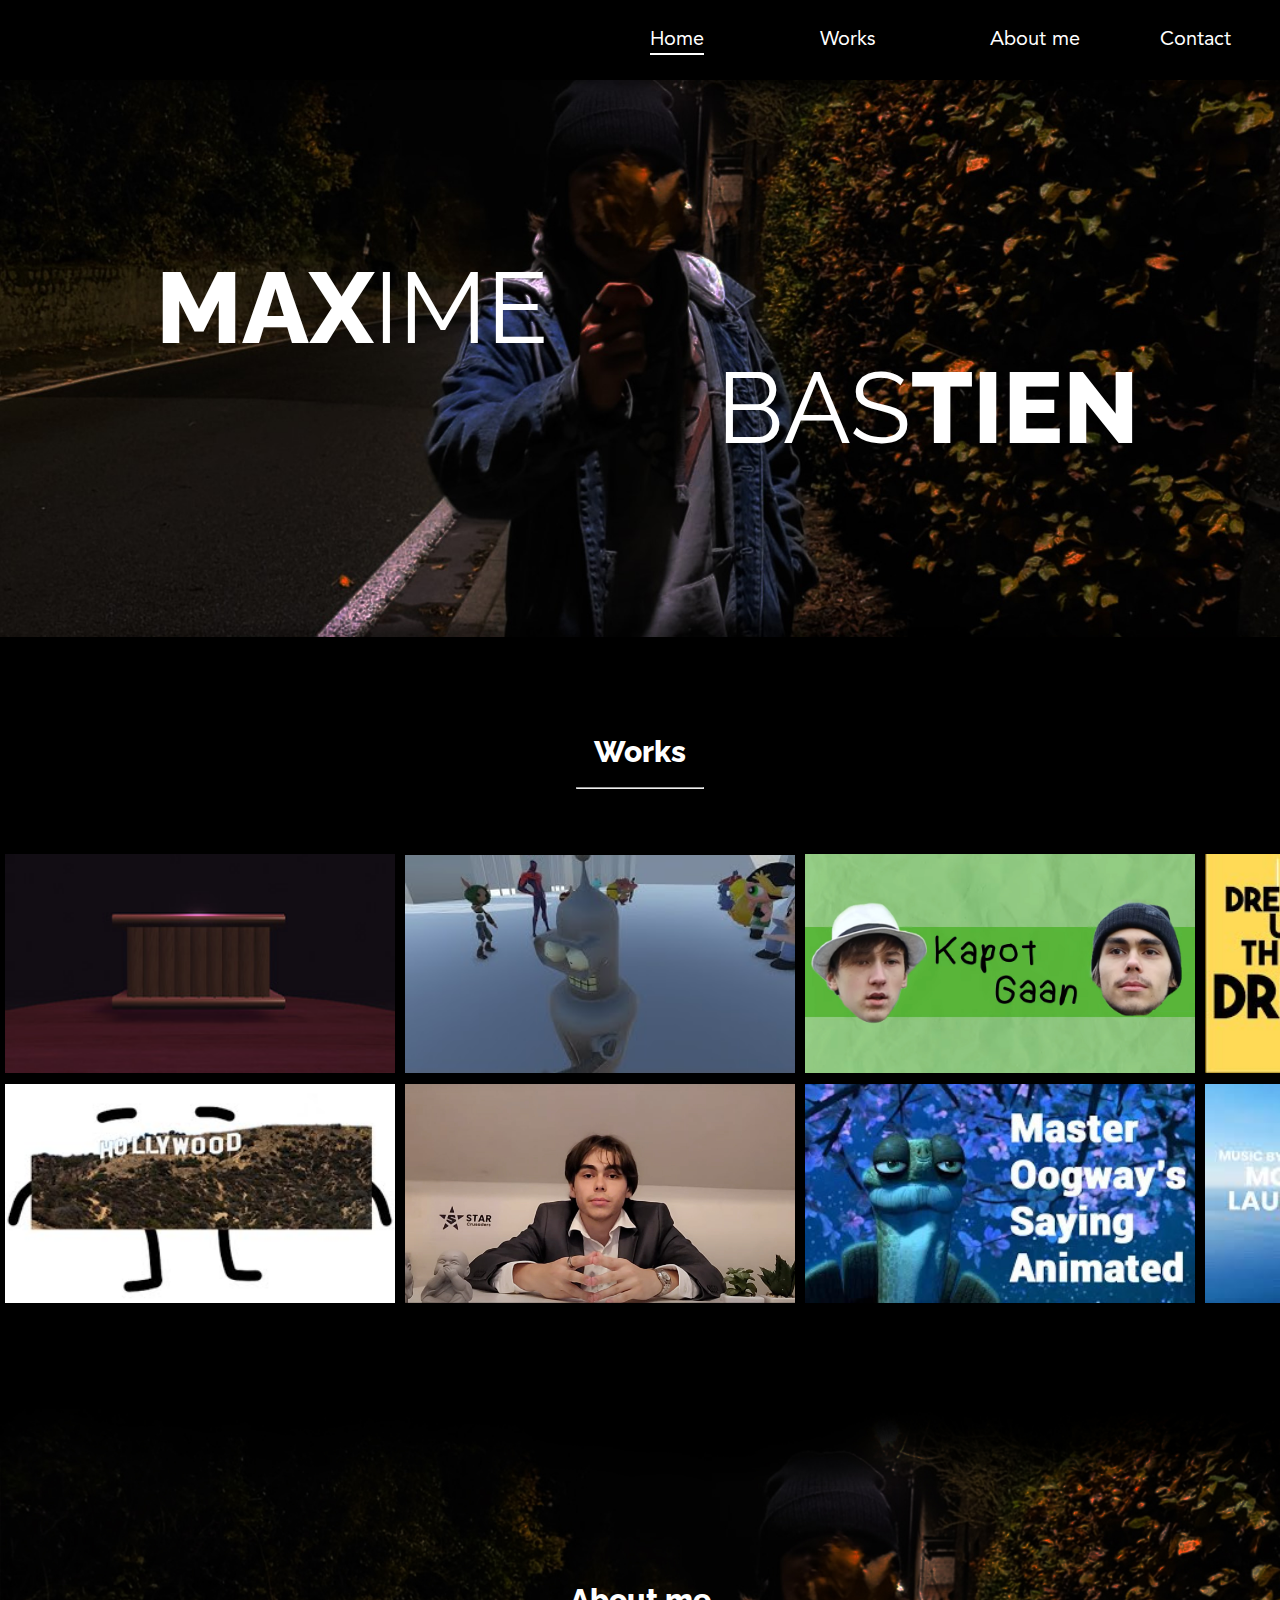
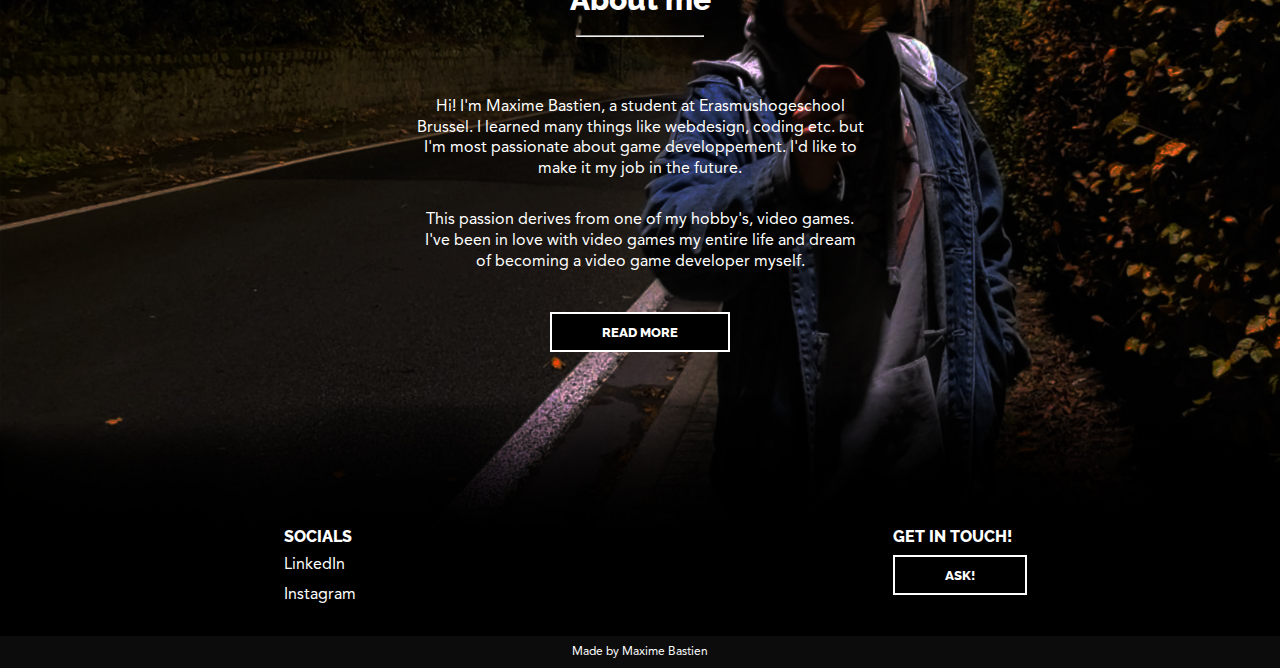
==== commit b4f21f9c: "fix(footer): got question replaced with get in touch" ====
--- a/index.html
+++ b/index.html
@@ -147,7 +147,7 @@
                 <p><a href="https://www.instagram.com/maxime_.b/?hl=en" target="_blank">Instagram</a></p>
             </div>
             <div class="question">
-                <h3>Got question?</h3>
+                <h3>Get in touch!</h3>
                 <a href="pages/contact.html"><button>Ask!</button></a>
             </div>
         </section>
--- a/css/style.css
+++ b/css/style.css
@@ -384,6 +384,9 @@
 .work-popup.active .popup-content {
     transition: all 300ms ease-in-out;
     transform: translate(-50%, -50%) scale(1);
+    width: 80%;
+    height: 85%;
+
 }
 
 #about-container {
@@ -444,7 +447,7 @@
 }
 
 #about-container ul li {
-    list-style-type:disc;
+    list-style-type: disc;
     font-family: Avenir;
     margin-bottom: 6px;
 }
@@ -524,19 +527,30 @@
     display: grid;
     grid-template-columns: 1fr 1fr;
     grid-template-rows: auto 1fr;
-    grid-gap: 30px;
+    grid-row-gap: 10px;
+    grid-column-gap: 50px;
+}
+
+.work-popup .popup-content h3 {
+    font-family: Avenir;
+    text-align: left;
+    align-self: center;
+    margin-left: 5px;
+    color: #aaaaaa;
 }
 
 .work-popup .popup-content div {
     grid-row: 1/2;
     grid-column: 2/3;
-    text-align: right;
     font-size: 30px;
     margin-right: 10px;
 }
 
-.work-popup .popup-content div p {
+.work-popup .popup-content div:nth-child(2) p {
     cursor: pointer;
+    width: 5%;
+    margin-left: 90%;
+    text-align: right;
 }
 
 .work-popup .popup-content a {
@@ -545,12 +559,12 @@
     display: grid;
     grid-template-columns: 1fr;
     grid-template-rows: 1fr;
+    align-self: center;
 }
 
 .work-popup .popup-content a img:nth-child(1) {
     grid-column: 1/2;
     grid-area: 1/2;
-    margin-top: 50px;
 }
 
 .work-popup .popup-content a img:nth-child(2) {
@@ -571,16 +585,38 @@
     grid-column: 1/2;
     grid-row: 2/3;
     text-align: left;
-    align-self: center;
+    align-content: center;
 }
 
 .work-popup .popup-content .work-content-info h1 {
-    font-size: 52px;
+    font-size: 46px;
     margin-bottom: 20px;
 }
 
-.work-popup .popup-content .work-content-info h3 {
+.work-popup .popup-content .work-content-info p {
+    font-size: 1vw;
+    text-transform: none;
+    margin-bottom: 14px;
+}
+
+.work-popup .popup-content .smallText p {
+    font-size: 0.8vw;
+}
+
+.work-popup .popup-content .work-content-info strong {
+    font-weight: bolder;
+}
+
+.work-popup .popup-content .work-content-info ul {
+    list-style-type: disc;
+    margin-left: 20px;
+}
+
+.work-popup .popup-content .work-content-info ul li {
+    font-size: 14px;
+    text-transform: none;
     font-family: Avenir;
+    line-height: 150%;
 }
 
 .work-popup .popup-content iframe,
@@ -589,6 +625,8 @@
     box-shadow: #080808 0px 0px 20px;
     transition: 0.2s;
     align-self: center;
+    width: 100%;
+    height: 70%;
 }
 
 .work-popup .popup-content iframe:hover,
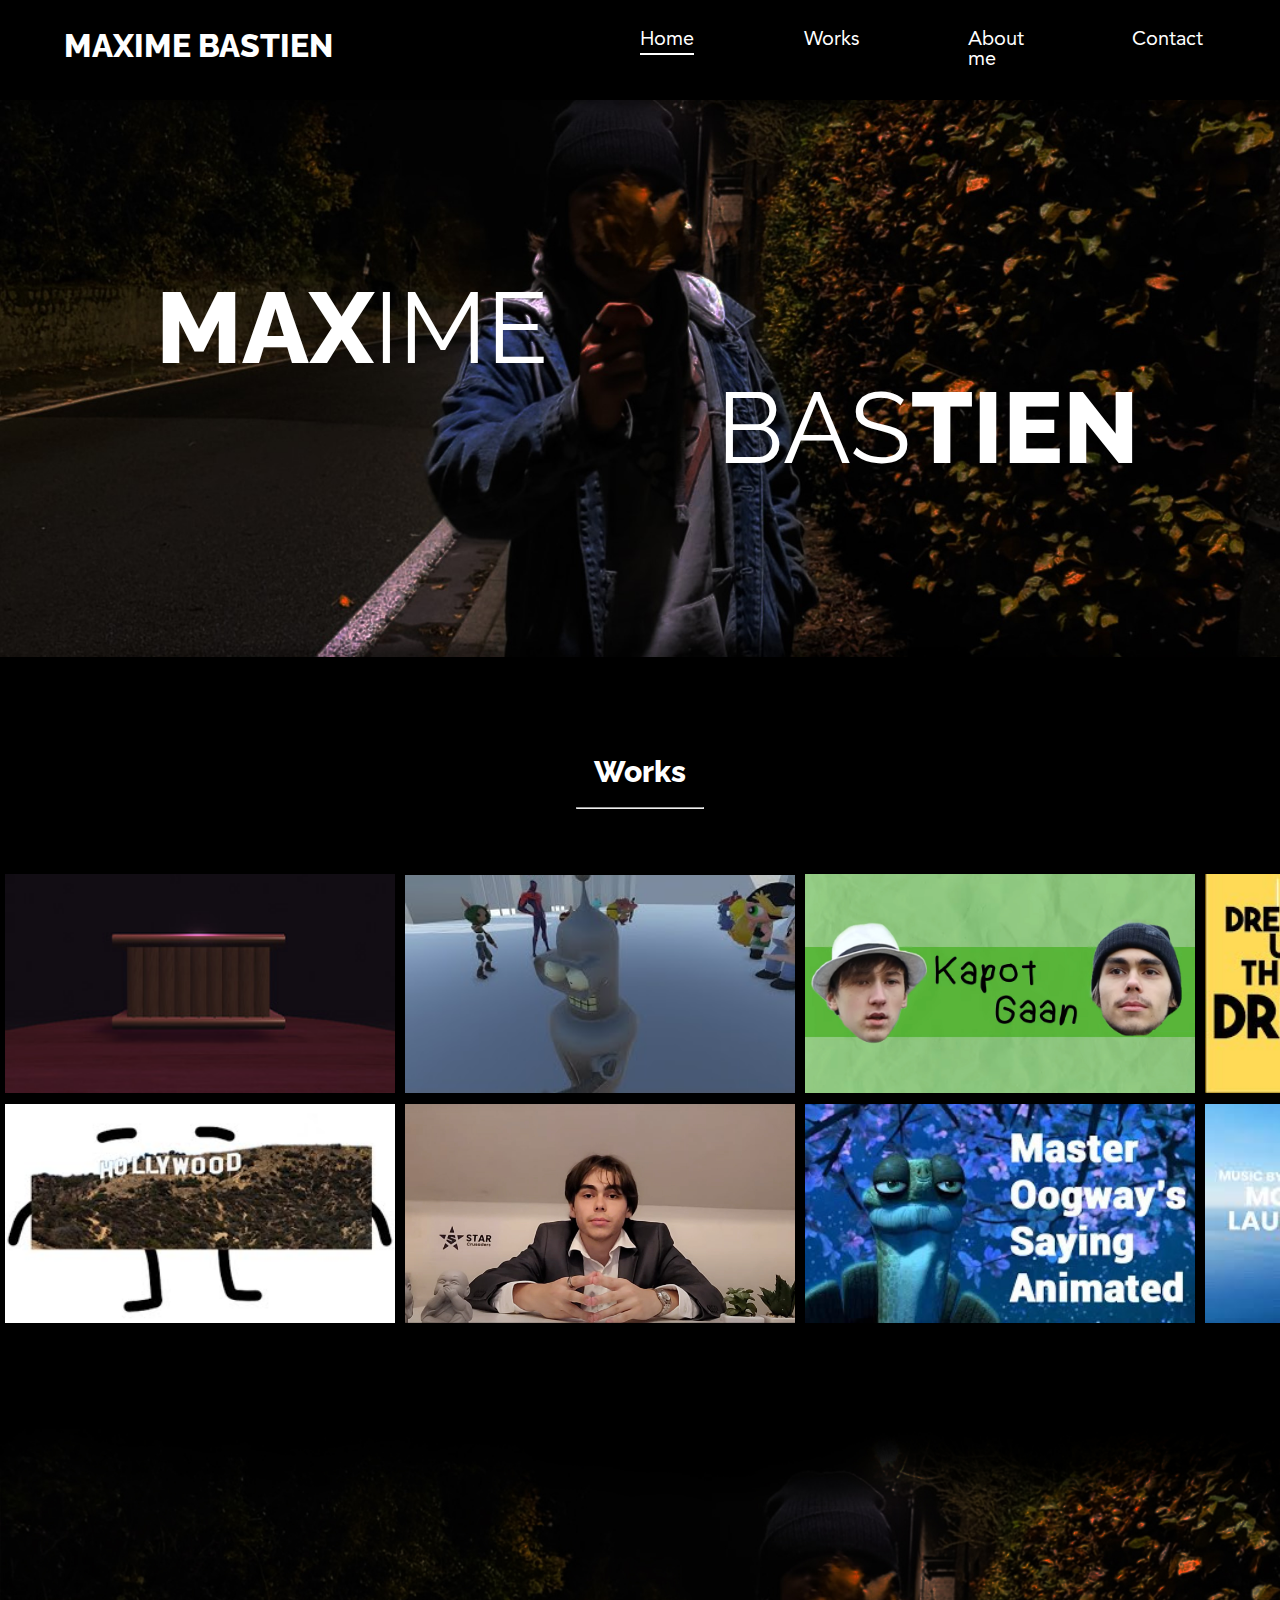
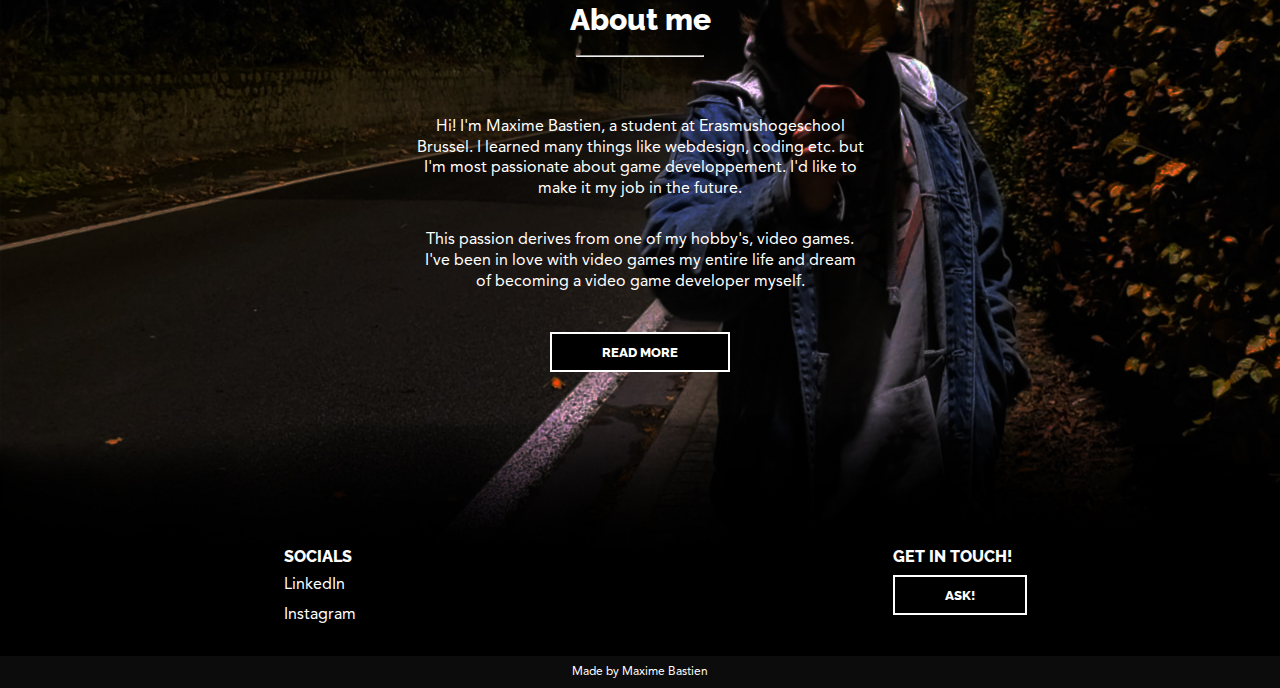
==== commit bf313bbe: "fix(nav&footer): name added to nav and nav alligned to grid" ====
--- a/index.html
+++ b/index.html
@@ -20,6 +20,7 @@
     <div class="intro yellowIntro"></div>
     <div class="introOverlay"></div>
     <nav>
+        <h1>Maxime Bastien</h1>
         <ul>
             <li><a href="#" class="active">Home</a></li>
             <li><a href="pages/works.html">Works</a></li>
--- a/css/style.css
+++ b/css/style.css
@@ -22,7 +22,14 @@
 nav {
     display: grid;
     grid-template-columns: 1fr 1fr;
-    padding: 30px 10px;
+    padding: 30px 0px;
+    width: 90%;
+    margin: auto;
+}
+
+nav h1 {
+    font-size: 32px;
+    text-align: left;
 }
 
 nav ul {
@@ -30,7 +37,6 @@
     grid-template-columns: repeat(4, 1fr);
     grid-gap: 80px;
     justify-self: right;
-    margin-right: 20px;
     grid-column: 2/3;
 }
 
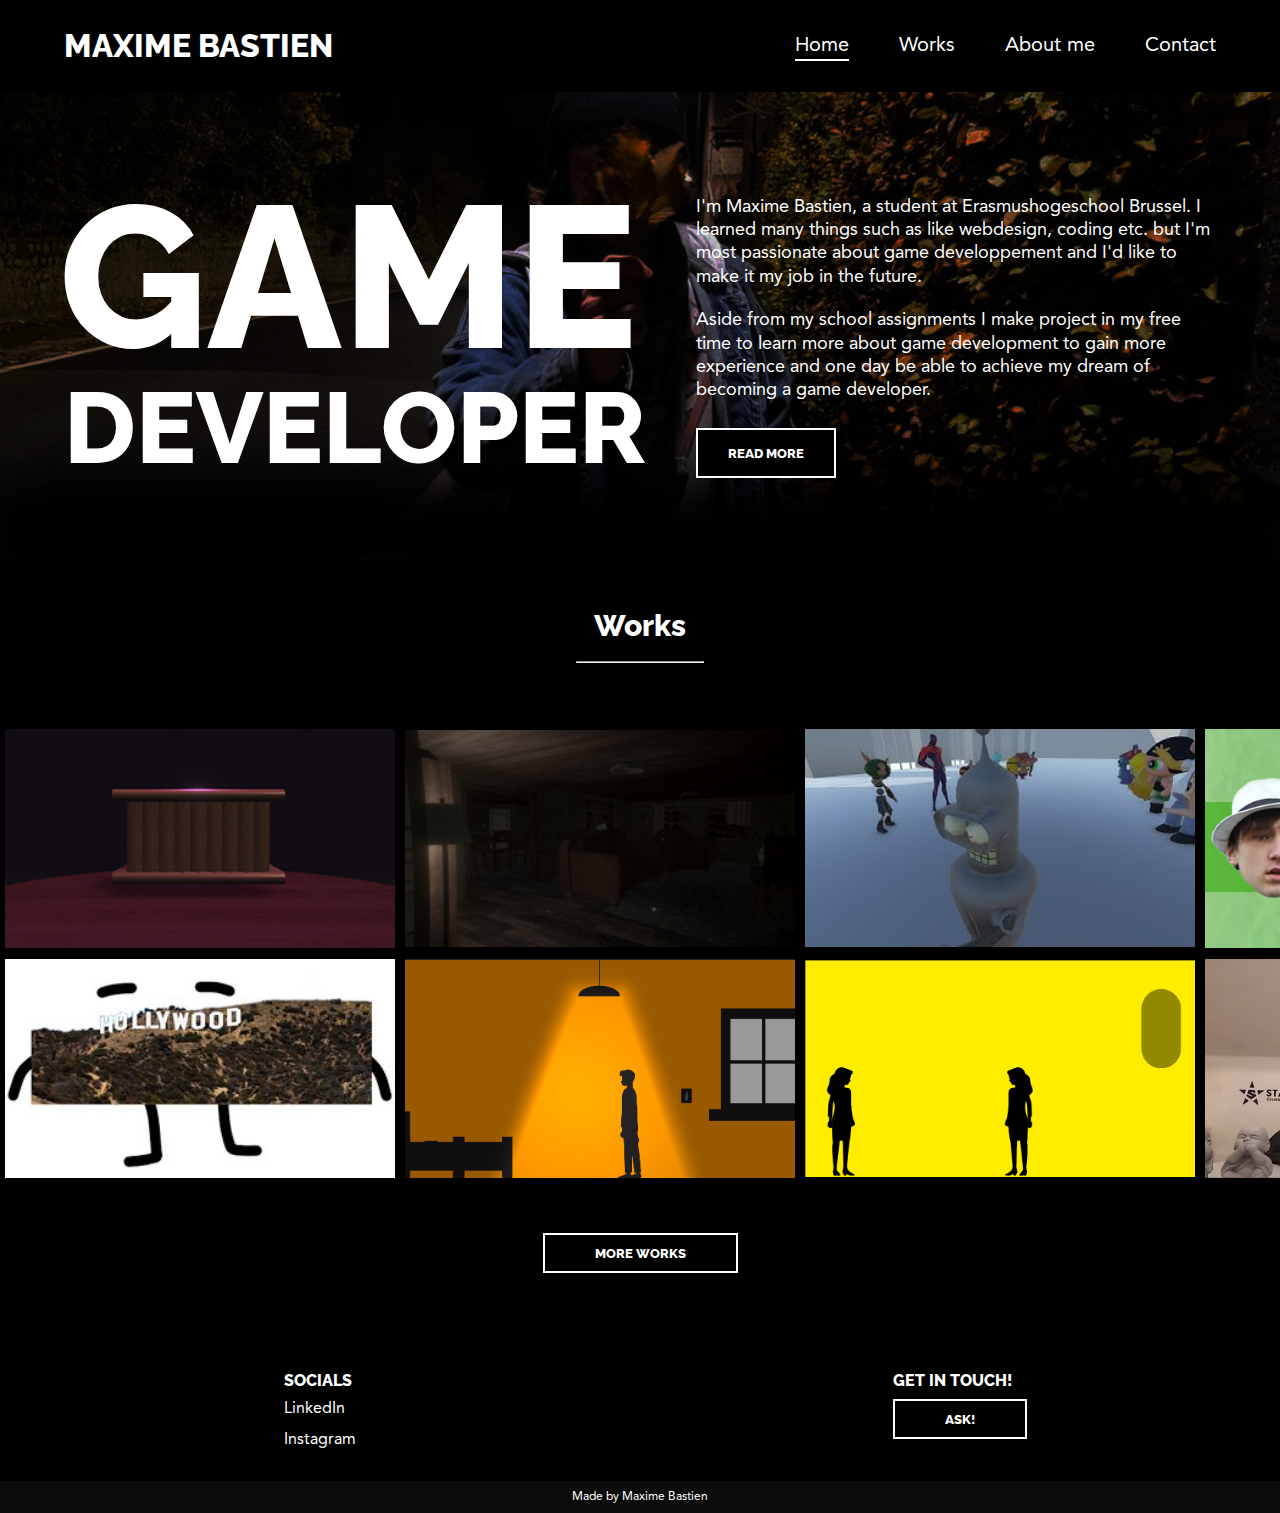
==== commit 53032a1b: "fix(home): home header updated to more info, about me removed, button added for more works" ====
--- a/index.html
+++ b/index.html
@@ -21,6 +21,11 @@
     <div class="introOverlay"></div>
     <nav>
         <h1>Maxime Bastien</h1>
+        <button class="hamburger" aria-label="Menu">
+            <span></span>
+            <span></span>
+            <span></span>
+        </button>
         <ul>
             <li><a href="#" class="active">Home</a></li>
             <li><a href="pages/works.html">Works</a></li>
@@ -29,10 +34,17 @@
         </ul>
     </nav>
     <header id="home-header">
-        <img src="images/leaf_darkened-center-cropped.jpg" alt="Maxime Bastien">
+        <img src="images/leaf_darkened-center.jpg" alt="Maxime Bastien">
         <div>
-            <h1 id="voornaamTitel">Max<span>ime</span></h1>
-            <h1 id="achternaamTitel"><span>Bas</span>tien</h1>
+            <h1><span>Game</span><br>Developer</h1>
+            <article>
+                <p>I'm Maxime Bastien, a student at Erasmushogeschool Brussel.
+                    I learned many things such as like webdesign, coding etc. but I'm most passionate about game
+                    developpement and I'd like to make it my job in the future.</p>
+                <p>Aside from my school assignments I make project in my free time to learn more about game development
+                    to gain more experience and one day be able to achieve my dream of becoming a game developer.</p>
+                <a href="./pages/about.html"><button>Read More</button></a>
+            </article>
         </div>
     </header>
     <main>
@@ -44,7 +56,11 @@
                     <a href="https://maximebastien.itch.io/box-puzzle-game" class="slide" target="_blank">
                         <img src="images//box_puzzle_game.jpg">
                     </a>
-                    <a href="https://www.youtube.com/embed/t3bfoSoH-4E?si=NUpZnsq6cANWvgWw" class="slide" target="_blank">
+                    <a href="https://maximebastien.itch.io/journalist-horror-game" class="slide" target="_blank">
+                        <img src="images/journalist_horror_game.png">
+                    </a>
+                    <a href="https://www.youtube.com/embed/t3bfoSoH-4E?si=NUpZnsq6cANWvgWw" class="slide"
+                        target="_blank">
                         <img src="images/museum_fight.jpg">
                     </a>
                     <a href="https://www.youtube.com/embed/gMKZcTrZ3ys" class="slide" target="_blank">
@@ -56,14 +72,15 @@
                     <a href="https://www.youtube.com/watch?v=SFrD1PeXmxw&t=1s" class="slide" target="_blank">
                         <img src="images/eindmontage.jpg">
                     </a>
-                    <a href="https://www.youtube.com/watch?v=wNSqY8VxXw8" class="slide" target="_blank">
-                        <img src="images/what_the_font.jpg">
-                    </a>
 
                     <a href="https://maximebastien.itch.io/box-puzzle-game" class="slide" target="_blank">
                         <img src="images//box_puzzle_game.jpg">
                     </a>
-                    <a href="https://www.youtube.com/embed/t3bfoSoH-4E?si=NUpZnsq6cANWvgWw" class="slide" target="_blank">
+                    <a href="https://maximebastien.itch.io/journalist-horror-game" class="slide" target="_blank">
+                        <img src="images/journalist_horror_game.png">
+                    </a>
+                    <a href="https://www.youtube.com/embed/t3bfoSoH-4E?si=NUpZnsq6cANWvgWw" class="slide"
+                        target="_blank">
                         <img src="images/museum_fight.jpg">
                     </a>
                     <a href="https://www.youtube.com/embed/gMKZcTrZ3ys" class="slide" target="_blank">
@@ -75,9 +92,6 @@
                     <a href="https://www.youtube.com/watch?v=SFrD1PeXmxw&t=1s" class="slide" target="_blank">
                         <img src="images/eindmontage.jpg">
                     </a>
-                    <a href="https://www.youtube.com/watch?v=wNSqY8VxXw8" class="slide" target="_blank">
-                        <img src="images/what_the_font.jpg">
-                    </a>
                 </div>
             </div>
             <div class="slider">
@@ -85,24 +99,11 @@
                     <a href="https://www.youtube.com/watch?v=58zTGjM9kSk" class="slide" target="_blank">
                         <img src="images/aspect_ratio.jpg">
                     </a>
-                    <a href="https://www.youtube.com/watch?v=LFozexsNg8Y" class="slide" target="_blank">
-                        <img src="images/star_crusaders_presentation.jpg">
+                    <a href="https://maximebastien.itch.io/final-work-test" class="slide" target="_blank">
+                        <img src="images/final_work_test.png">
                     </a>
-                    <a href="https://www.youtube.com/watch?v=9pv2_5bDXC4" class="slide" target="_blank">
-                        <img src="images/master_oogway_s_saying_animated.jpg">
-                    </a>
-                    <a href="https://www.youtube.com/watch?v=yHWcYWWsAxo" class="slide" target="_blank">
-                        <img src="images/rio's_exploration.jpg">
-                    </a>
-                    <a href="https://www.youtube.com/watch?v=yDFYstCEyxM" class="slide" target="_blank">
-                        <img src="images/matte_painting.jpg">
-                    </a>
-                    <a href="https://www.youtube.com/watch?v=Jz-y1nr4VCs" class="slide" target="_blank">
-                        <img src="images/wolf_of_wallstreet.jpg">
-                    </a>
-
-                    <a href="https://www.youtube.com/watch?v=58zTGjM9kSk" class="slide" target="_blank">
-                        <img src="images/aspect_ratio.jpg">
+                    <a href="https://maximebastien.itch.io/2d-unity-test" class="slide" target="_blank">
+                        <img src="images/2d_unity_testing.png">
                     </a>
                     <a href="https://www.youtube.com/watch?v=LFozexsNg8Y" class="slide" target="_blank">
                         <img src="images/star_crusaders_presentation.jpg">
@@ -110,18 +111,39 @@
                     <a href="https://www.youtube.com/watch?v=9pv2_5bDXC4" class="slide" target="_blank">
                         <img src="images/master_oogway_s_saying_animated.jpg">
                     </a>
-                    <a href="https://www.youtube.com/watch?v=yHWcYWWsAxo" class="slide" target="_blank">
+                    <a href="https://www.youtube.com/watch?v=yDFYstCEyxM" class="slide" target="_blank">
+                        <img src="images/matte_painting.jpg">
+                    </a>
+                    <!-- <a href="https://www.youtube.com/watch?v=yHWcYWWsAxo" class="slide" target="_blank">
                         <img src="images/rio's_exploration.jpg">
+                    </a>
+                    <a href="https://www.youtube.com/watch?v=Jz-y1nr4VCs" class="slide" target="_blank">
+                        <img src="images/wolf_of_wallstreet.jpg">
+                    </a> -->
+
+                    <a href="https://www.youtube.com/watch?v=58zTGjM9kSk" class="slide" target="_blank">
+                        <img src="images/aspect_ratio.jpg">
+                    </a>
+                    <a href="https://maximebastien.itch.io/final-work-test" class="slide" target="_blank">
+                        <img src="images/final_work_test.png">
+                    </a>
+                    <a href="https://maximebastien.itch.io/2d-unity-test" class="slide" target="_blank">
+                        <img src="images/2d_unity_testing.png">
+                    </a>
+                    <a href="https://www.youtube.com/watch?v=LFozexsNg8Y" class="slide" target="_blank">
+                        <img src="images/star_crusaders_presentation.jpg">
+                    </a>
+                    <a href="https://www.youtube.com/watch?v=9pv2_5bDXC4" class="slide" target="_blank">
+                        <img src="images/master_oogway_s_saying_animated.jpg">
                     </a>
                     <a href="https://www.youtube.com/watch?v=yDFYstCEyxM" class="slide" target="_blank">
                         <img src="images/matte_painting.jpg">
                     </a>
-                    <a href="https://www.youtube.com/watch?v=Jz-y1nr4VCs" class="slide" target="_blank">
-                        <img src="images/wolf_of_wallstreet.jpg">
-                    </a>
                 </div>
+            </div>
+            <a href="./pages/works.html" class="moreWorks"><button>More works</button></a>
         </article>
-        <article id="home-about">
+        <!-- <article id="home-about">
             <img src="images/leaf_darkened-right.jpg" alt="Maxime Bastien">
             <div>
                 <h2 class="homeTitel">About me</h2>
@@ -138,7 +160,7 @@
                     <a href="pages/about.html"><button>Read more</button></a>
                 </div>
             </div>
-        </article>
+        </article> -->
     </main>
     <footer>
         <section class="footer-content">
@@ -156,6 +178,15 @@
             <h4>Made by Maxime Bastien</h4>
         </aside>
     </footer>
+    <script>
+        const hamburger = document.querySelector('.hamburger');
+        const navMenu = document.querySelector('nav ul');
+
+        hamburger.addEventListener('click', () => {
+            navMenu.classList.toggle('open');
+        });
+    </script>
+
 </body>
 
 </html>--- a/css/style.css
+++ b/css/style.css
@@ -19,36 +19,52 @@
     background-color: #000000;
 }
 
+
 nav {
-    display: grid;
-    grid-template-columns: 1fr 1fr;
-    padding: 30px 0px;
+    display: flex;
+    justify-content: space-between;
+    align-items: center;
+    padding: 30px 0;
     width: 90%;
     margin: auto;
 }
 
 nav h1 {
     font-size: 32px;
-    text-align: left;
 }
 
 nav ul {
-    display: grid;
-    grid-template-columns: repeat(4, 1fr);
-    grid-gap: 80px;
-    justify-self: right;
-    grid-column: 2/3;
+    display: flex;
+    gap: 50px;
+    list-style: none;
 }
 
 nav ul li a {
     color: #FFFFFF;
     font-family: Avenir;
     font-size: 20px;
+    text-decoration: none;
 }
 
 nav ul li a.active {
     text-decoration: underline 2px #FFFFFF;
     text-underline-offset: 8px;
+}
+
+/* Hamburger Button */
+.hamburger {
+    display: none;
+    flex-direction: column;
+    gap: 5px;
+    background: none;
+    border: none;
+    cursor: pointer;
+}
+
+.hamburger span {
+    width: 30px;
+    height: 3px;
+    background-color: white;
 }
 
 p {
@@ -126,37 +142,34 @@
     width: 90%;
     margin: auto;
     grid-template-columns: 1fr 1fr;
-    grid-template-rows: 1fr 1fr;
     grid-row: 1/2;
     grid-column: 1/2;
-    justify-items: center;
-}
-
-header#home-header div h1:nth-child(1) {
-    grid-column: 1/2;
-}
-
-header#home-header div h1:nth-child(2) {
-    grid-column: 2/3;
-    grid-row: 2/3;
-}
-
-header#home-header div #voornaamTitel {
-    animation: slideLeftOpacity 0.6s ease-out 0s 1;
-}
-
-header#home-header div #achternaamTitel {
-    animation: slideRightOpacity 0.6s ease-out 0s 1;
+    grid-gap: 50px;
 }
 
 header h1 {
     text-transform: uppercase;
     color: #FFFFFF;
     font-size: 100px;
+    text-align: left;
 }
 
 header h1 span {
-    font-family: Raleway;
+    font-size: 202px;
+    margin-left: -5px;
+}
+
+header article p {
+    font-size: 18px;
+    margin-top: 20px;
+}
+
+header article a button {
+    color: white;
+    background-color: #000000;
+    margin-top: 25px;
+    padding: 15px 30px;
+    border: #FFFFFF 2px solid;
 }
 
 hr {
@@ -171,9 +184,16 @@
     margin-bottom: 60px;
 }
 
-#home-works,
-#home-about {
-    margin-top: 100px;
+#home-works
+/*, #home-about*/ { 
+    margin-top: 50px;
+    margin-bottom: 100px;
+}
+
+#home-works .moreWorks {
+    display: block;
+    text-align: center;
+    margin: 50px 0;
 }
 
 article h2 {
@@ -234,7 +254,7 @@
     width: 690px;
     transition: 0.5s;
 }
-
+/* 
 #home-about {
     display: grid;
 }
@@ -264,7 +284,7 @@
 #home-about img {
     grid-column: 1/2;
     grid-row: 1/2;
-}
+} */
 
 #works-container,
 #contact-container,
@@ -602,27 +622,37 @@
 .work-popup .popup-content .work-content-info p {
     font-size: 1vw;
     text-transform: none;
-    margin-bottom: 14px;
-}
-
-.work-popup .popup-content .smallText p {
-    font-size: 0.8vw;
+    margin-top: 14px;
 }
 
 .work-popup .popup-content .work-content-info strong {
     font-weight: bolder;
+}
+
+.work-popup .popup-content .work-content-info strong + p,
+.work-popup .popup-content .work-content-info strong + ul {
+    margin-top: 2px;
 }
 
 .work-popup .popup-content .work-content-info ul {
     list-style-type: disc;
     margin-left: 20px;
+    margin-top: 10px;
 }
 
 .work-popup .popup-content .work-content-info ul li {
-    font-size: 14px;
+    font-size: 0.8vw;
     text-transform: none;
     font-family: Avenir;
     line-height: 150%;
+}
+
+.work-popup .popup-content .smallText p {
+    font-size: 0.8vw;
+}
+
+.work-popup .popup-content .smallText ul li {
+    font-size: 0.65vw;
 }
 
 .work-popup .popup-content iframe,
--- a/css/media.css
+++ b/css/media.css
@@ -1,12 +1,57 @@
+@media only screen and (max-width: 480px) {
+
+    nav ul {
+        display: none;
+        flex-direction: column;
+        gap: 20px;
+        background-color: #333;
+        position: absolute;
+        top: 70px;
+        right: 0;
+        width: 100%;
+        padding: 20px 0;
+    }
+
+    nav ul.open {
+        display: flex;
+    }
+
+    .hamburger {
+        display: flex;
+    }
+}
+
+
+
+
 @media only screen and (max-width: 1780px) {
-    #contact-container div h1, 
-    #about-container section h1{
+
+    #contact-container div h1,
+    #about-container section h1 {
         text-transform: uppercase;
         font-size: 90px;
     }
-    
+
     #about-container aside {
         width: 100%;
         margin-left: auto;
     }
+}
+
+@media only screen and (max-width: 1580px) {
+    .work-popup .popup-content {
+        grid-template-columns: 3fr 2fr;
+    }
+
+    .work-popup .popup-content .work-content-info h1 {
+        font-size: 1.5vw;
+    }
+
+    .work-popup .popup-content .work-content-info p {
+        font-size: 0.8vw;
+    }
+
+    .work-popup .popup-content .smallText ul li {
+        font-size: 0.65vw;
+    }
 }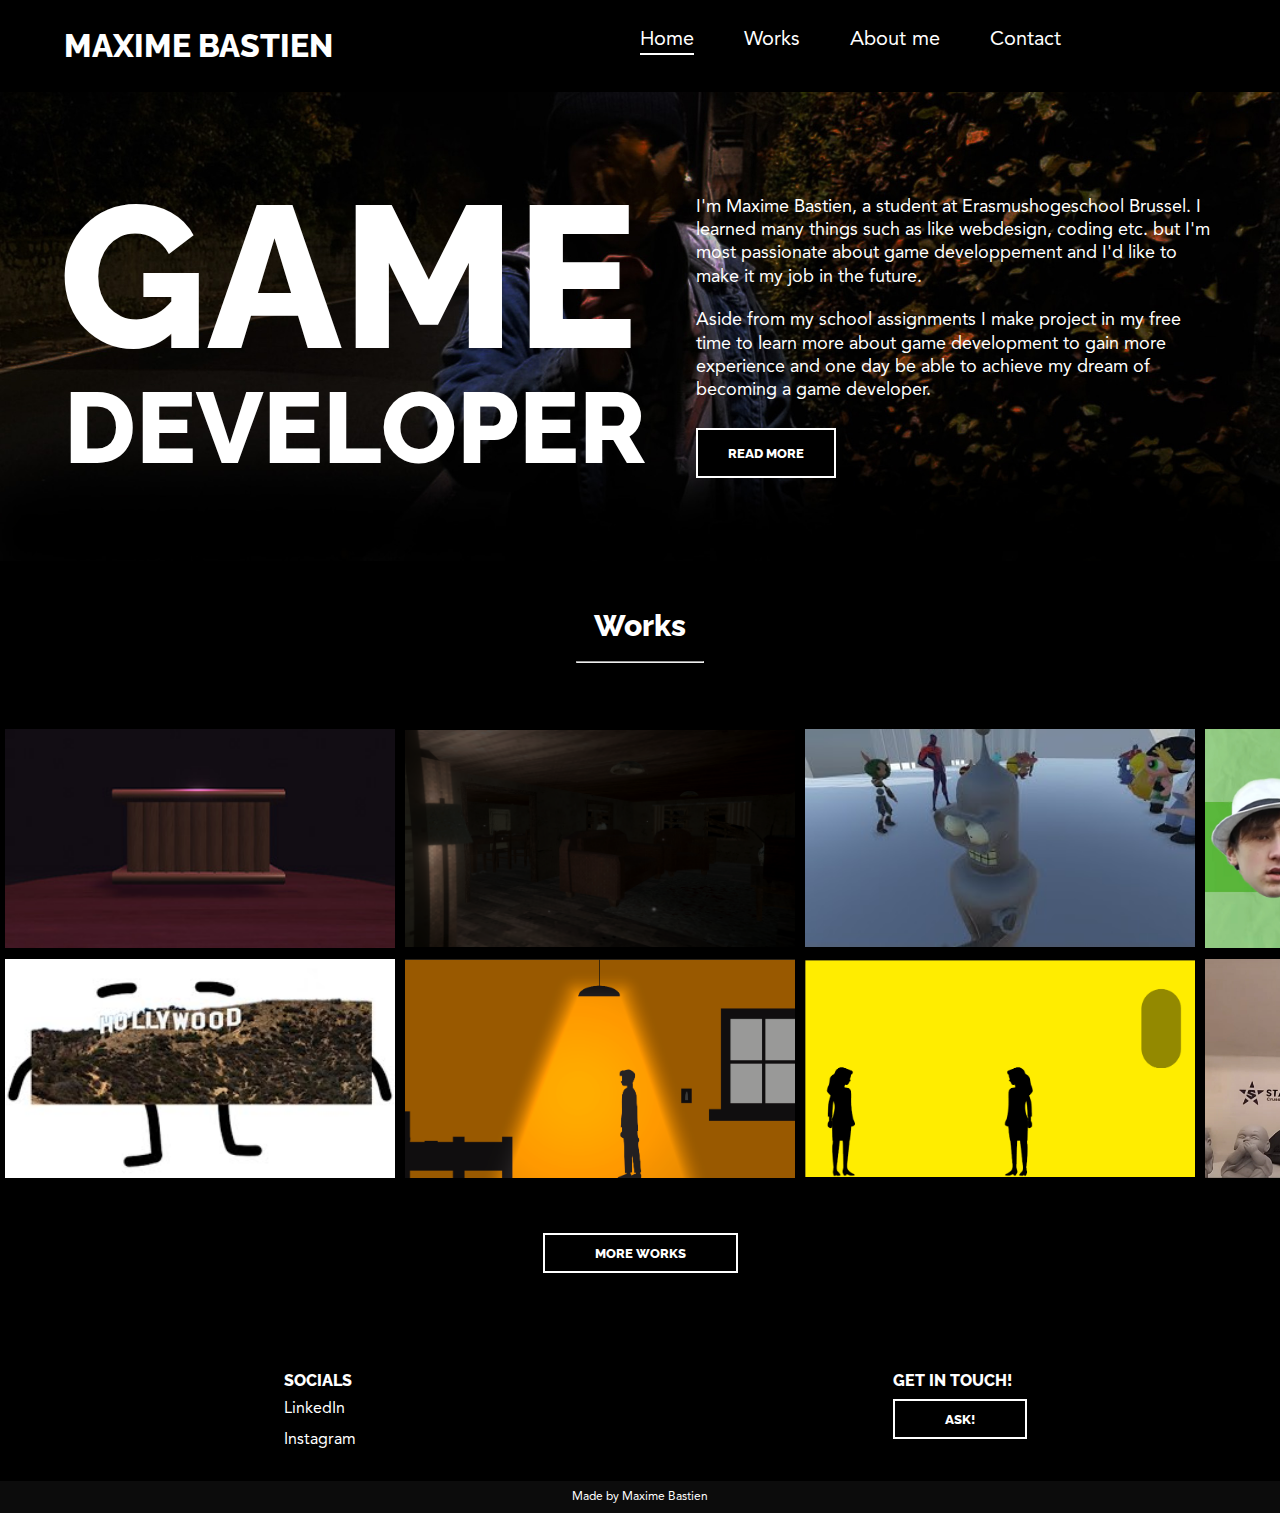
==== commit d9f98bc4: "feat(mobile): all pages made responsive" ====
--- a/index.html
+++ b/index.html
@@ -34,9 +34,9 @@
         </ul>
     </nav>
     <header id="home-header">
-        <img src="images/leaf_darkened-center.jpg" alt="Maxime Bastien">
         <div>
             <h1><span>Game</span><br>Developer</h1>
+            <h2>Game Developer</h2>
             <article>
                 <p>I'm Maxime Bastien, a student at Erasmushogeschool Brussel.
                     I learned many things such as like webdesign, coding etc. but I'm most passionate about game
@@ -46,6 +46,7 @@
                 <a href="./pages/about.html"><button>Read More</button></a>
             </article>
         </div>
+        <img src="images/leaf_darkened-center.jpg" alt="Maxime Bastien">
     </header>
     <main>
         <article id="home-works">
@@ -143,24 +144,6 @@
             </div>
             <a href="./pages/works.html" class="moreWorks"><button>More works</button></a>
         </article>
-        <!-- <article id="home-about">
-            <img src="images/leaf_darkened-right.jpg" alt="Maxime Bastien">
-            <div>
-                <h2 class="homeTitel">About me</h2>
-                <hr>
-                <p>Hi! I'm Maxime Bastien, a student at Erasmushogeschool Brussel.
-                    I learned many things like webdesign, coding etc. but I'm most passionate about game developpement.
-                    I'd like to make it my job in the future. </p>
-                <p>
-                    This passion derives from one of my hobby's, video games.
-                    I've been in love with video games my entire life and dream of becoming a video game developer
-                    myself.
-                </p>
-                <div>
-                    <a href="pages/about.html"><button>Read more</button></a>
-                </div>
-            </div>
-        </article> -->
     </main>
     <footer>
         <section class="footer-content">
--- a/css/style.css
+++ b/css/style.css
@@ -21,9 +21,8 @@
 
 
 nav {
-    display: flex;
-    justify-content: space-between;
-    align-items: center;
+    display: grid;
+    grid-template-columns: 1fr 1fr;
     padding: 30px 0;
     width: 90%;
     margin: auto;
@@ -59,6 +58,10 @@
     background: none;
     border: none;
     cursor: pointer;
+    position: fixed;
+    top: 20px;
+    right: 20px;
+    z-index: 1100;
 }
 
 .hamburger span {
@@ -135,6 +138,7 @@
     grid-row: 1/2;
     grid-column: 1/2;
     object-fit: cover;
+    z-index: 1;
 }
 
 header#home-header div {
@@ -145,6 +149,7 @@
     grid-row: 1/2;
     grid-column: 1/2;
     grid-gap: 50px;
+    z-index: 2;
 }
 
 header h1 {
@@ -157,6 +162,10 @@
 header h1 span {
     font-size: 202px;
     margin-left: -5px;
+}
+
+header h2 {
+    display: none;
 }
 
 header article p {
@@ -254,37 +263,6 @@
     width: 690px;
     transition: 0.5s;
 }
-/* 
-#home-about {
-    display: grid;
-}
-
-#home-about div {
-    grid-column: 1/2;
-    grid-row: 1/2;
-    align-self: center;
-}
-
-#home-about div p {
-    text-align: center;
-    width: 35%;
-    margin: auto;
-    margin-bottom: 30px;
-}
-
-#home-about div div {
-    display: flex;
-    justify-content: center;
-}
-
-#home-about div div button {
-    margin-top: 10px;
-}
-
-#home-about img {
-    grid-column: 1/2;
-    grid-row: 1/2;
-} */
 
 #works-container,
 #contact-container,
@@ -297,7 +275,7 @@
 
 #contact-container {
     display: grid;
-    grid-template-columns: 2fr 1fr;
+    grid-template-columns: 3fr 2fr;
     grid-gap: 20px;
 }
 
@@ -307,7 +285,6 @@
 }
 
 #contact-container article {
-    border: white solid 1px;
     margin-top: 20px;
     padding: 50px;
 }
--- a/css/media.css
+++ b/css/media.css
@@ -1,57 +1,252 @@
+@media only screen and (max-width: 1780px) {
+
+    #about-container section h1,
+    #contact-container div h1 {
+        text-transform: uppercase;
+        font-size: 90px;
+    }
+
+    #about-container aside {
+        width: 100%;
+        margin-left: auto;
+    }
+}
+
+@media only screen and (max-width: 1580px) {
+    .work-popup .popup-content {
+        grid-template-columns: 3fr 2fr;
+    }
+
+    .work-popup .popup-content .work-content-info h1 {
+        font-size: 1.5vw;
+    }
+
+    .work-popup .popup-content .work-content-info p {
+        font-size: 0.8vw;
+    }
+
+    .work-popup .popup-content .smallText ul li {
+        font-size: 0.65vw;
+    }
+}
+
 @media only screen and (max-width: 480px) {
 
+    /* Introsequence */
+    .intro,
+    .introOverlay {
+        display: none;
+    }
+
+    /* Nav */
     nav ul {
         display: none;
         flex-direction: column;
         gap: 20px;
         background-color: #333;
-        position: absolute;
-        top: 70px;
-        right: 0;
+        position: fixed;
+        top: 0;
+        left: 0;
         width: 100%;
-        padding: 20px 0;
+        height: 100%;
+        padding: 50px 20px;
+        z-index: 9;
+        transition: transform 0.3s ease-in-out;
+        padding-top: 150px;
     }
 
     nav ul.open {
         display: flex;
     }
 
+    nav ul li {
+        margin-bottom: 40px;
+        text-align: center;
+    }
+
+    nav ul li a {
+        font-size: 32px;
+    }
+
+    button:hover {
+        background-color: #333;
+        border: none;
+    }
+
     .hamburger {
         display: flex;
-    }
-}
-
-
-
-
-@media only screen and (max-width: 1780px) {
-
-    #contact-container div h1,
-    #about-container section h1 {
+        background: none;
+        z-index: 10;
+        background-color: #333;
+    }
+
+    /* Home page */
+    header {
+        text-align: center;
+    }
+
+    header h1,
+    header h1 span {
+        display: none;
+    }
+
+    header h2 {
+        display: block;
         text-transform: uppercase;
-        font-size: 90px;
+        font-size: 30px;
+        margin-top: 20px;
+    }
+
+    header#home-header div {
+        display: block;
+    }
+
+    header#home-header {
+        display: block;
+    }
+
+    header#home-header img {
+        margin-top: 50px;
+    }
+
+    #home-works hr {
+        margin-bottom: 10px;
+    }
+
+    .slider {
+        height: 200px;
+        position: relative;
+        display: grid;
+        place-items: center;
+        overflow: hidden;
+    }
+
+    .slide-track {
+        display: flex;
+        width: calc(200px * 12);
+        animation: scroll 40s linear infinite;
+    }
+
+    #home-works .slider:nth-child(4) {
+        display: none;
+    }
+
+    #home-works .moreWorks {
+        margin: 10px 0;
+    }
+
+    /* About page */
+    #about-container,
+    #works-container,
+    #contact-container {
+        display: block;
+        margin-top: 20px;
+        margin-bottom: 75px;
     }
 
     #about-container aside {
-        width: 100%;
-        margin-left: auto;
-    }
-}
-
-@media only screen and (max-width: 1580px) {
+        display: block;
+    }
+
+    #about-container aside img {
+        height: 20vh;
+        margin-top: 20px;
+    }
+
+    #about-container aside img:nth-child(2),
+    #about-container aside img:nth-child(3),
+    #about-container aside img:nth-child(4) {
+        display: none;
+    }
+
+
+    /* Contact page */
+    #about-continer section h1,
+    #contact-container div h1 {
+        font-size: 36px;
+    }
+
+    #contact-container {
+        display: block;
+    }
+
+    #contact-container h1 {
+        display: none;
+    }
+
+    #contact-container article {
+        padding: 10px;
+    }
+
+    #contact-container article div:nth-child(4) a img {
+        width: 100px;
+    }
+
+    #contact-container article div:nth-child(4) a:nth-child(2) {
+        justify-self: right;
+    }
+
+    /* Works page */
+    #works-container > h1 {
+        font-size: 80px;
+        text-align: center;
+    }
+
+    #works-container #work-categories { 
+        display: block;
+        text-align: center;
+    }
+
+    #works-container #work-categories h2{ 
+        margin-bottom: 25px;
+    }
+
+    #works-container .works-category {
+        display: block;
+    }
+
+    #works-container .works-category .work-article {
+        margin-bottom: 30px;
+    }
+
     .work-popup .popup-content {
-        grid-template-columns: 3fr 2fr;
-    }
-
+        display: block;
+        z-index: 300;
+    }
+    
     .work-popup .popup-content .work-content-info h1 {
-        font-size: 1.5vw;
-    }
-
+        font-size: 24px;
+    }
+    
     .work-popup .popup-content .work-content-info p {
-        font-size: 0.8vw;
-    }
-
-    .work-popup .popup-content .smallText ul li {
-        font-size: 0.65vw;
+        font-size: 12px;
+        margin: 0;
+    }
+
+    .work-popup .popup-content a img:nth-child(1) {
+        margin-top: 10px;
+    }
+    
+    .work-popup .popup-content h3 {
+        display: none;
+        margin-top: 10px;
+    }
+
+    .work-popup .popup-content .work-content-info .extraInfo {
+        display: none;
+    }
+
+    .work-popup .popup-content .smallText ul li,
+    .work-popup .popup-content .smallText p {
+        font-size: 2.5vw;
+    }
+
+    .work-popup .popup-content iframe {
+        height: 25%;
+        margin-top: 10px;
+    }
+
+    .work-popup .popup-content .sketchfab-embed-wrapper {
+        height: 25%;
     }
 }